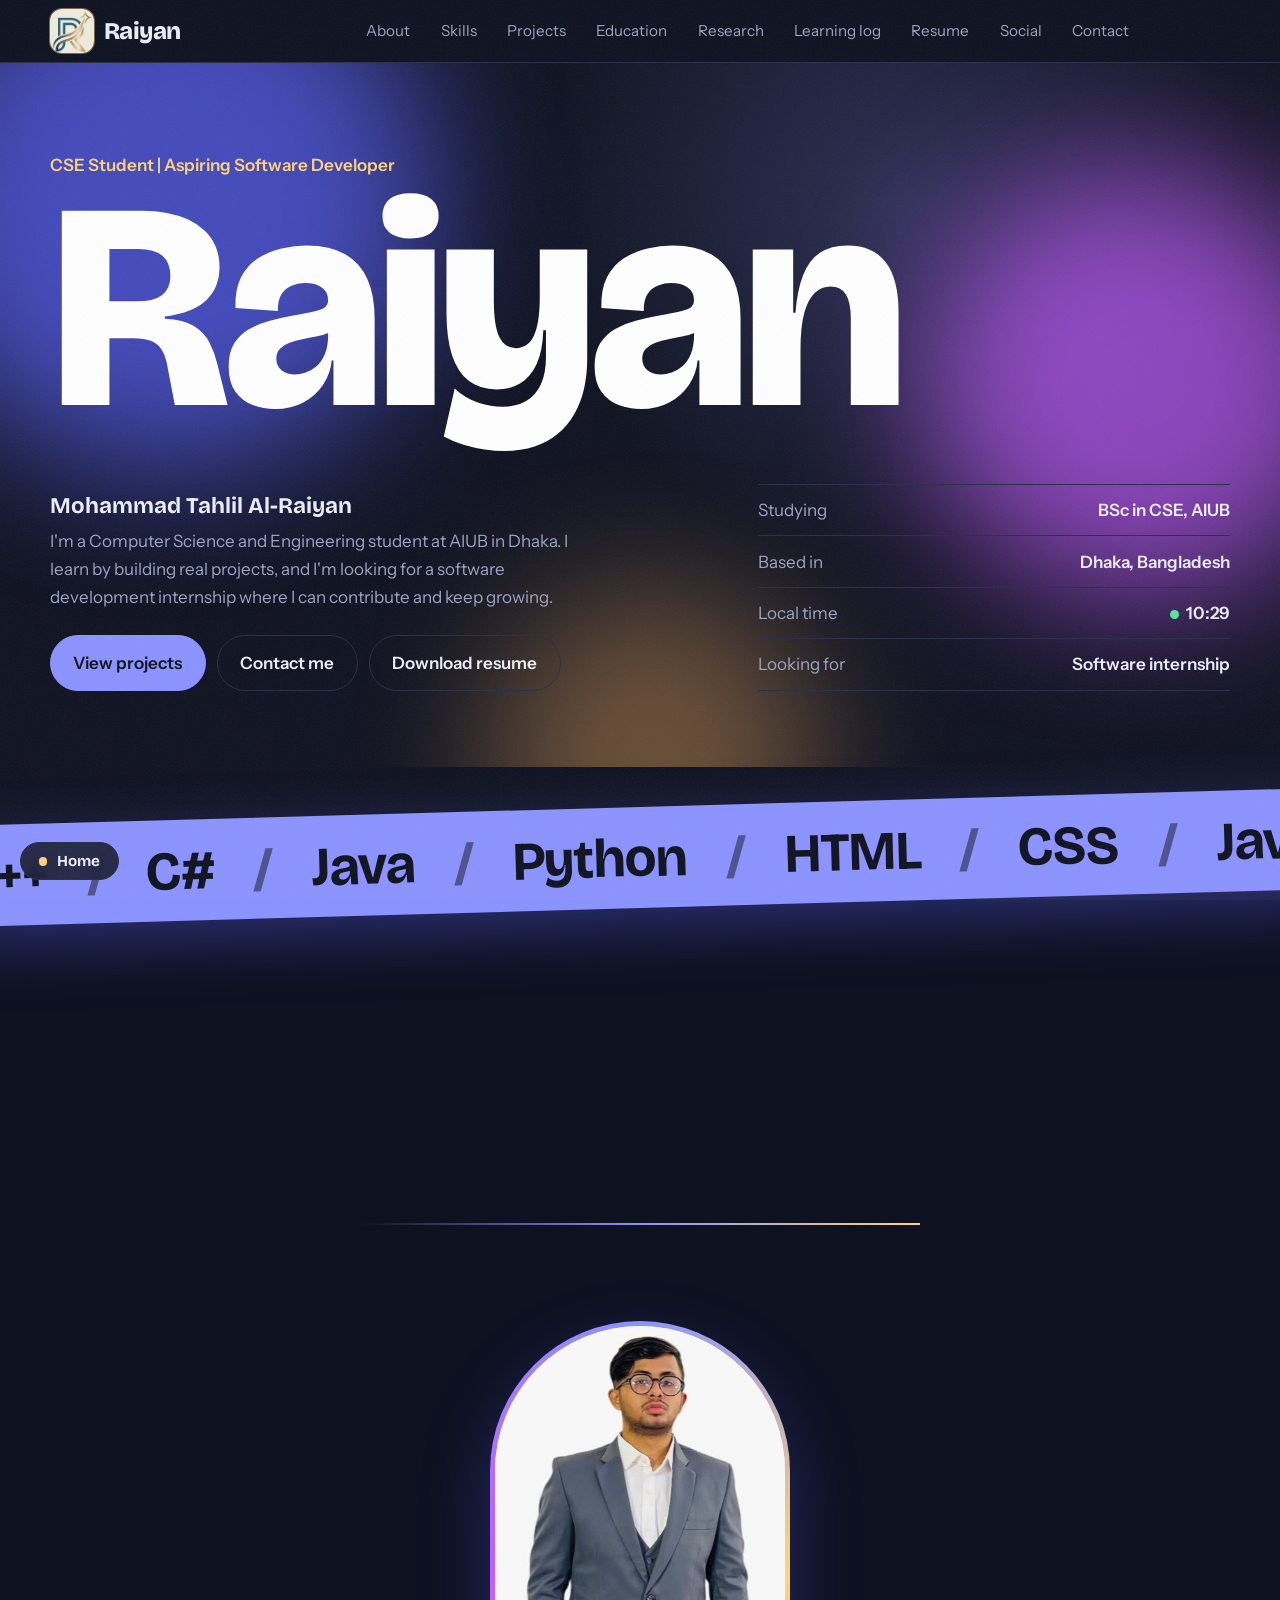
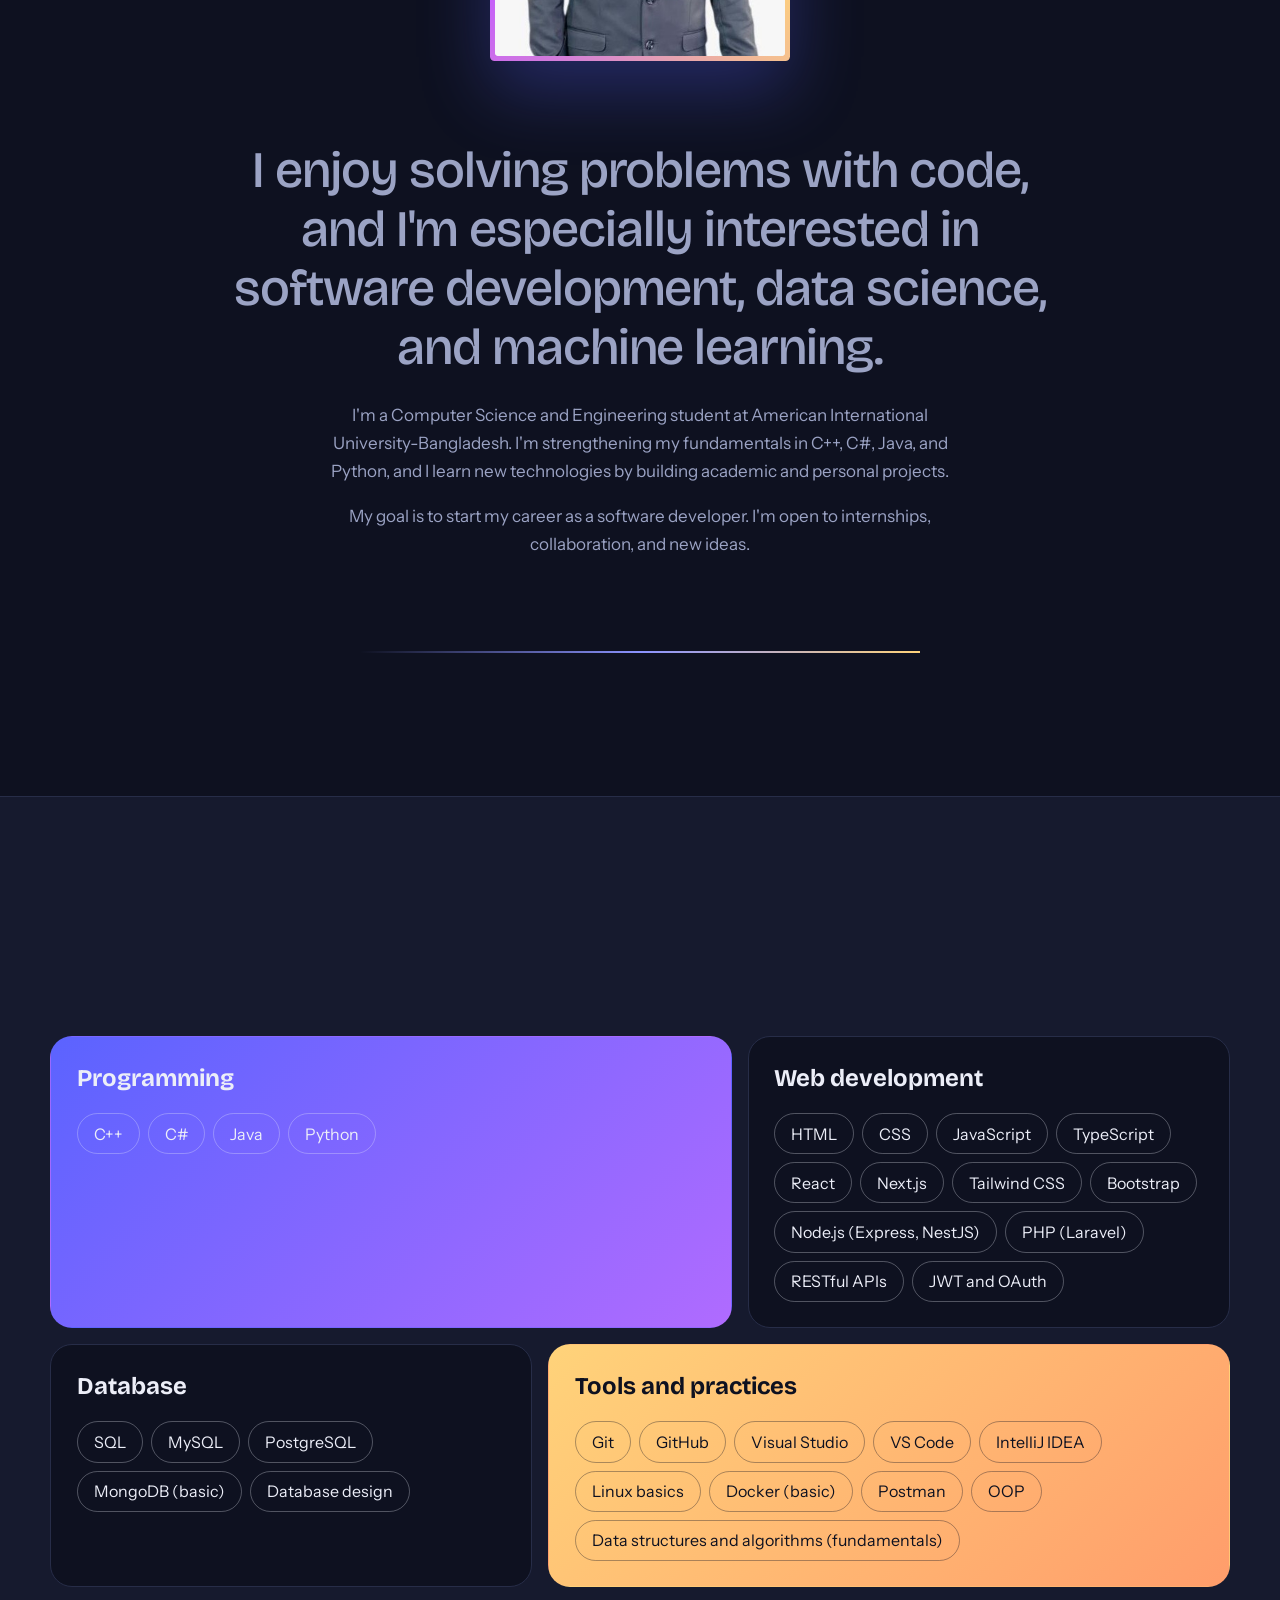
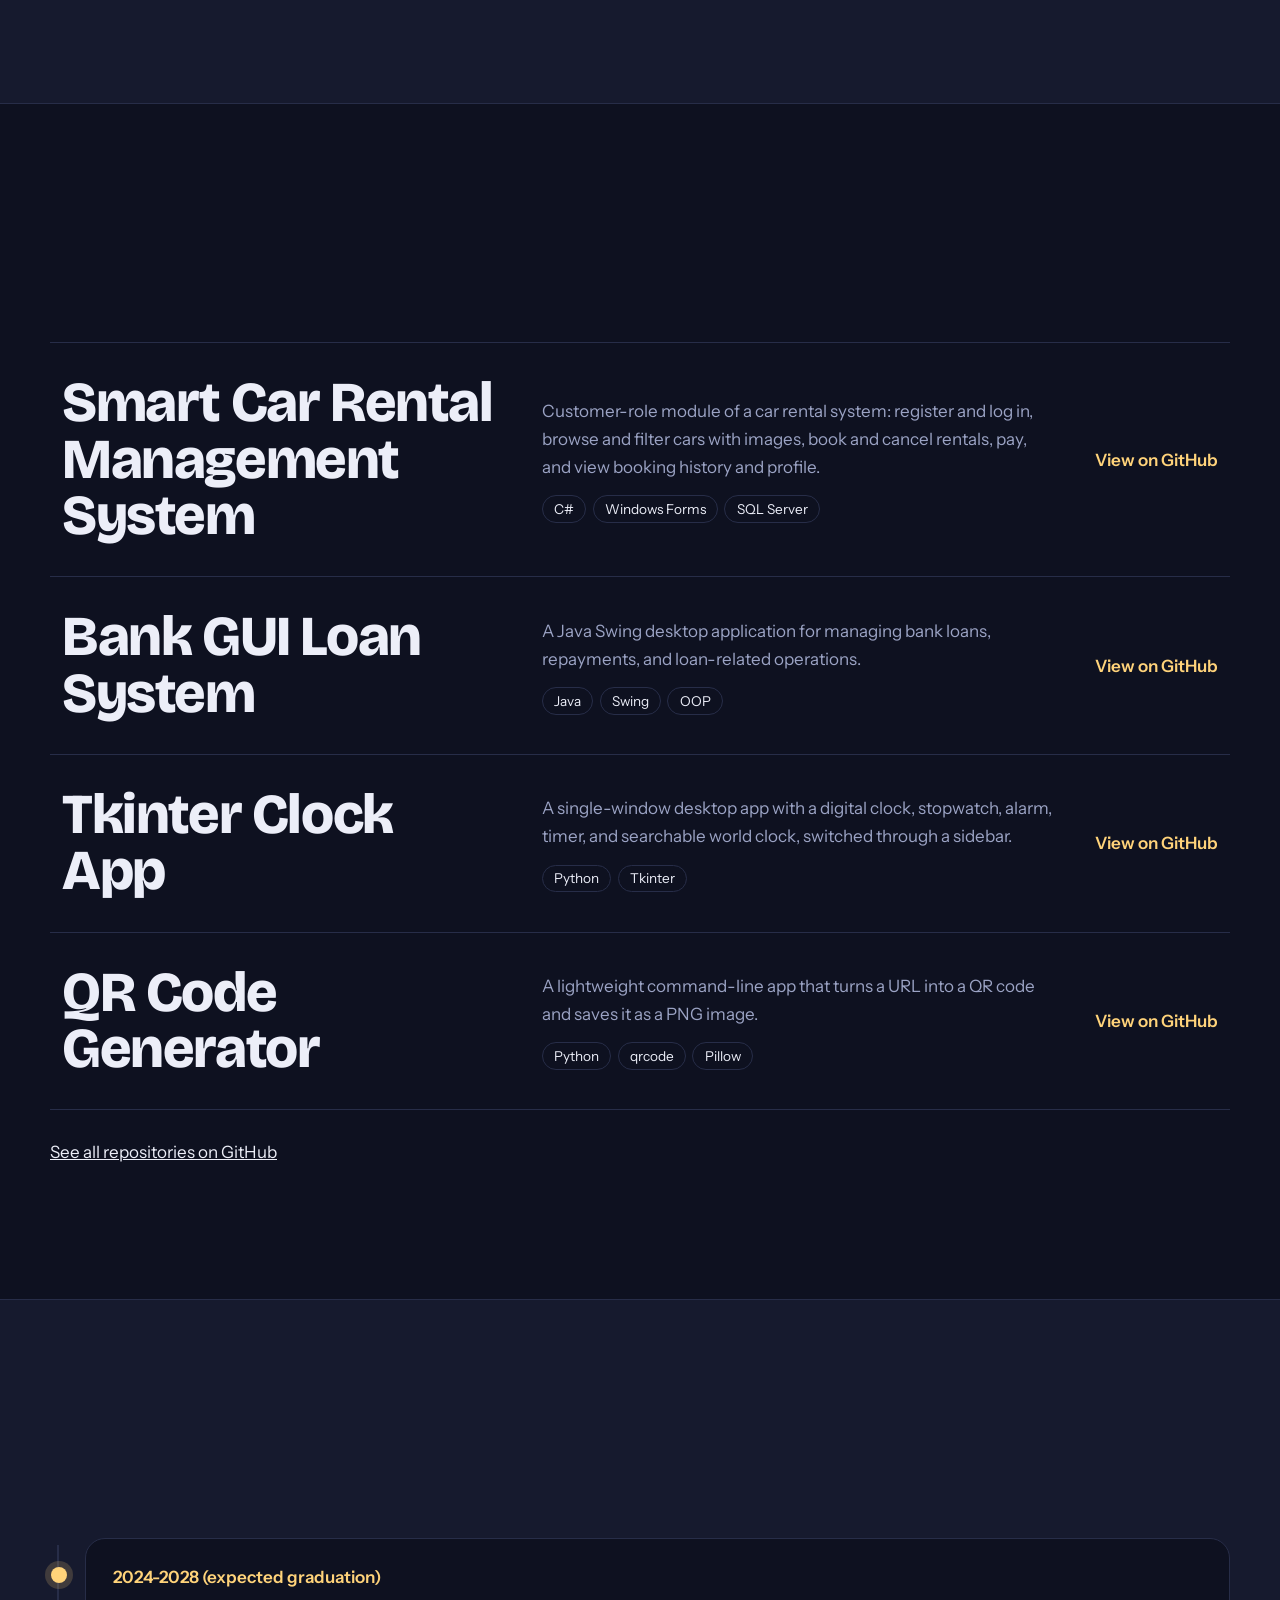
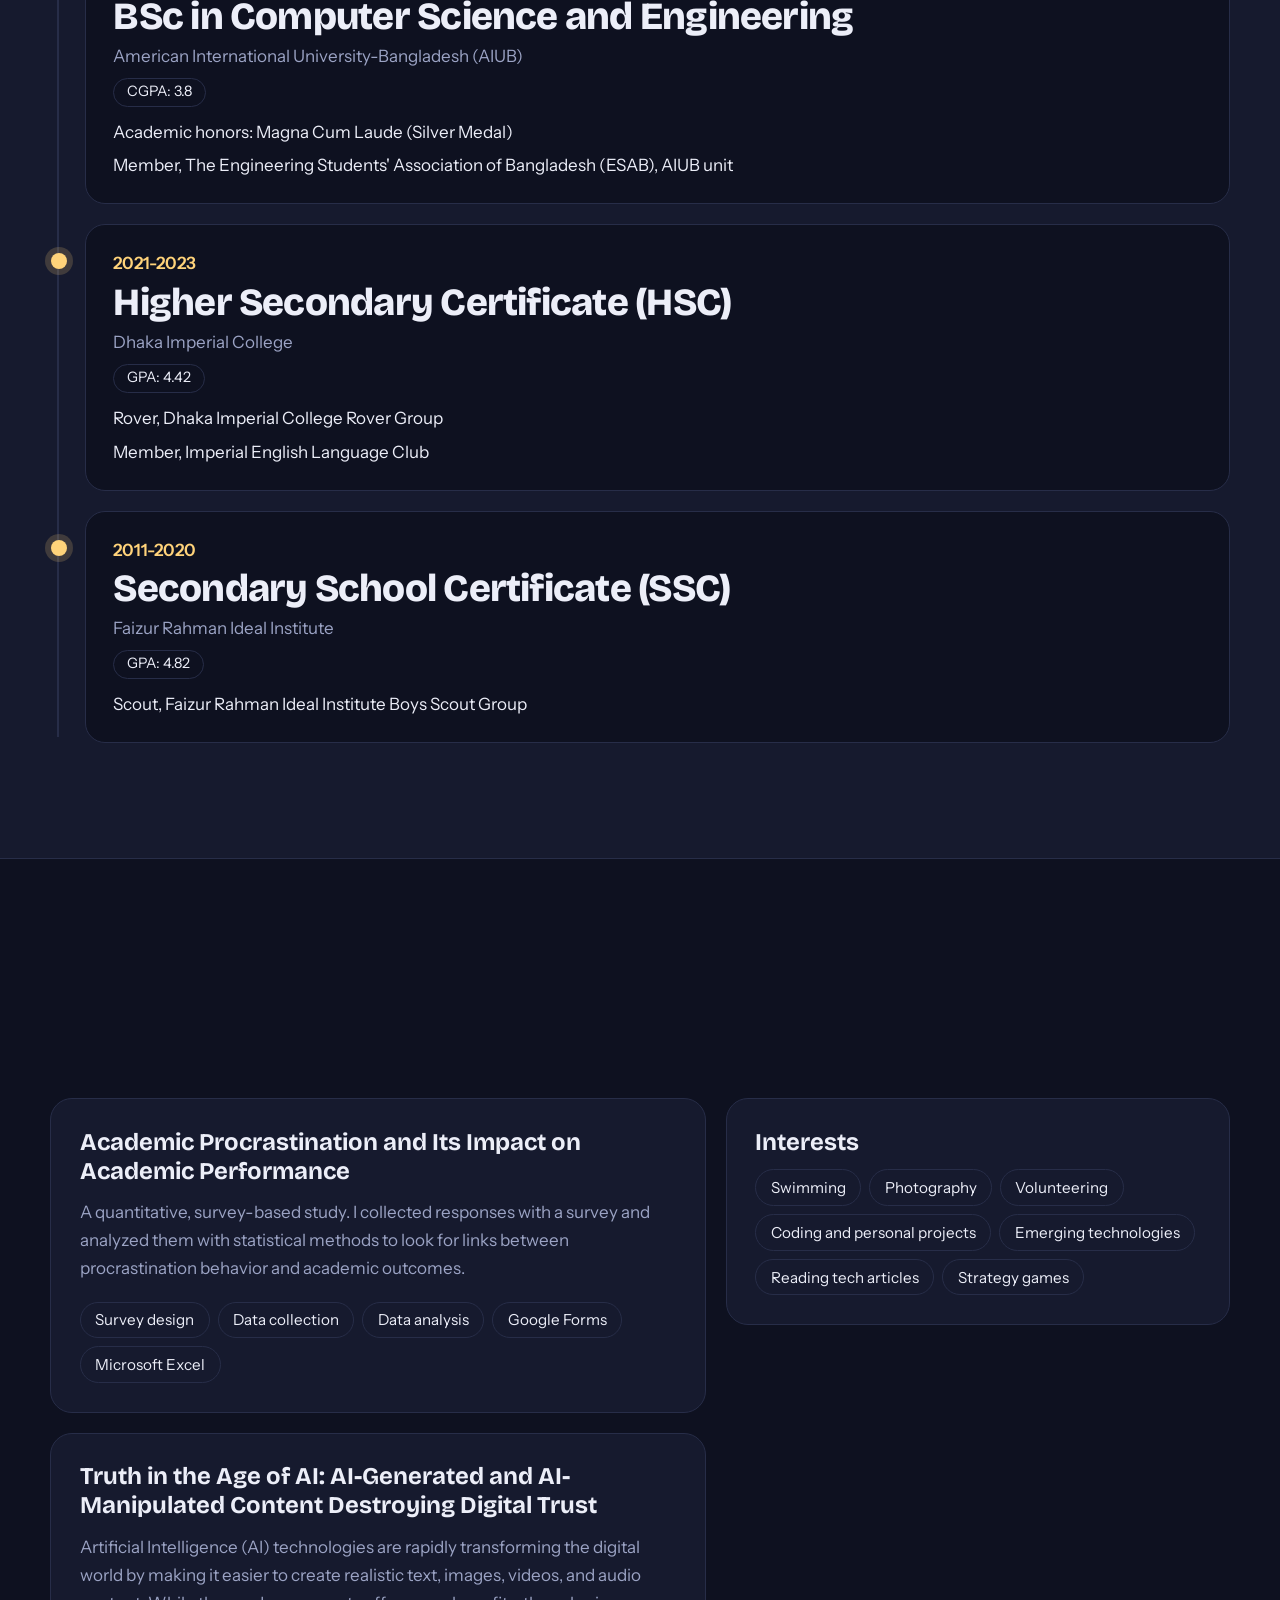
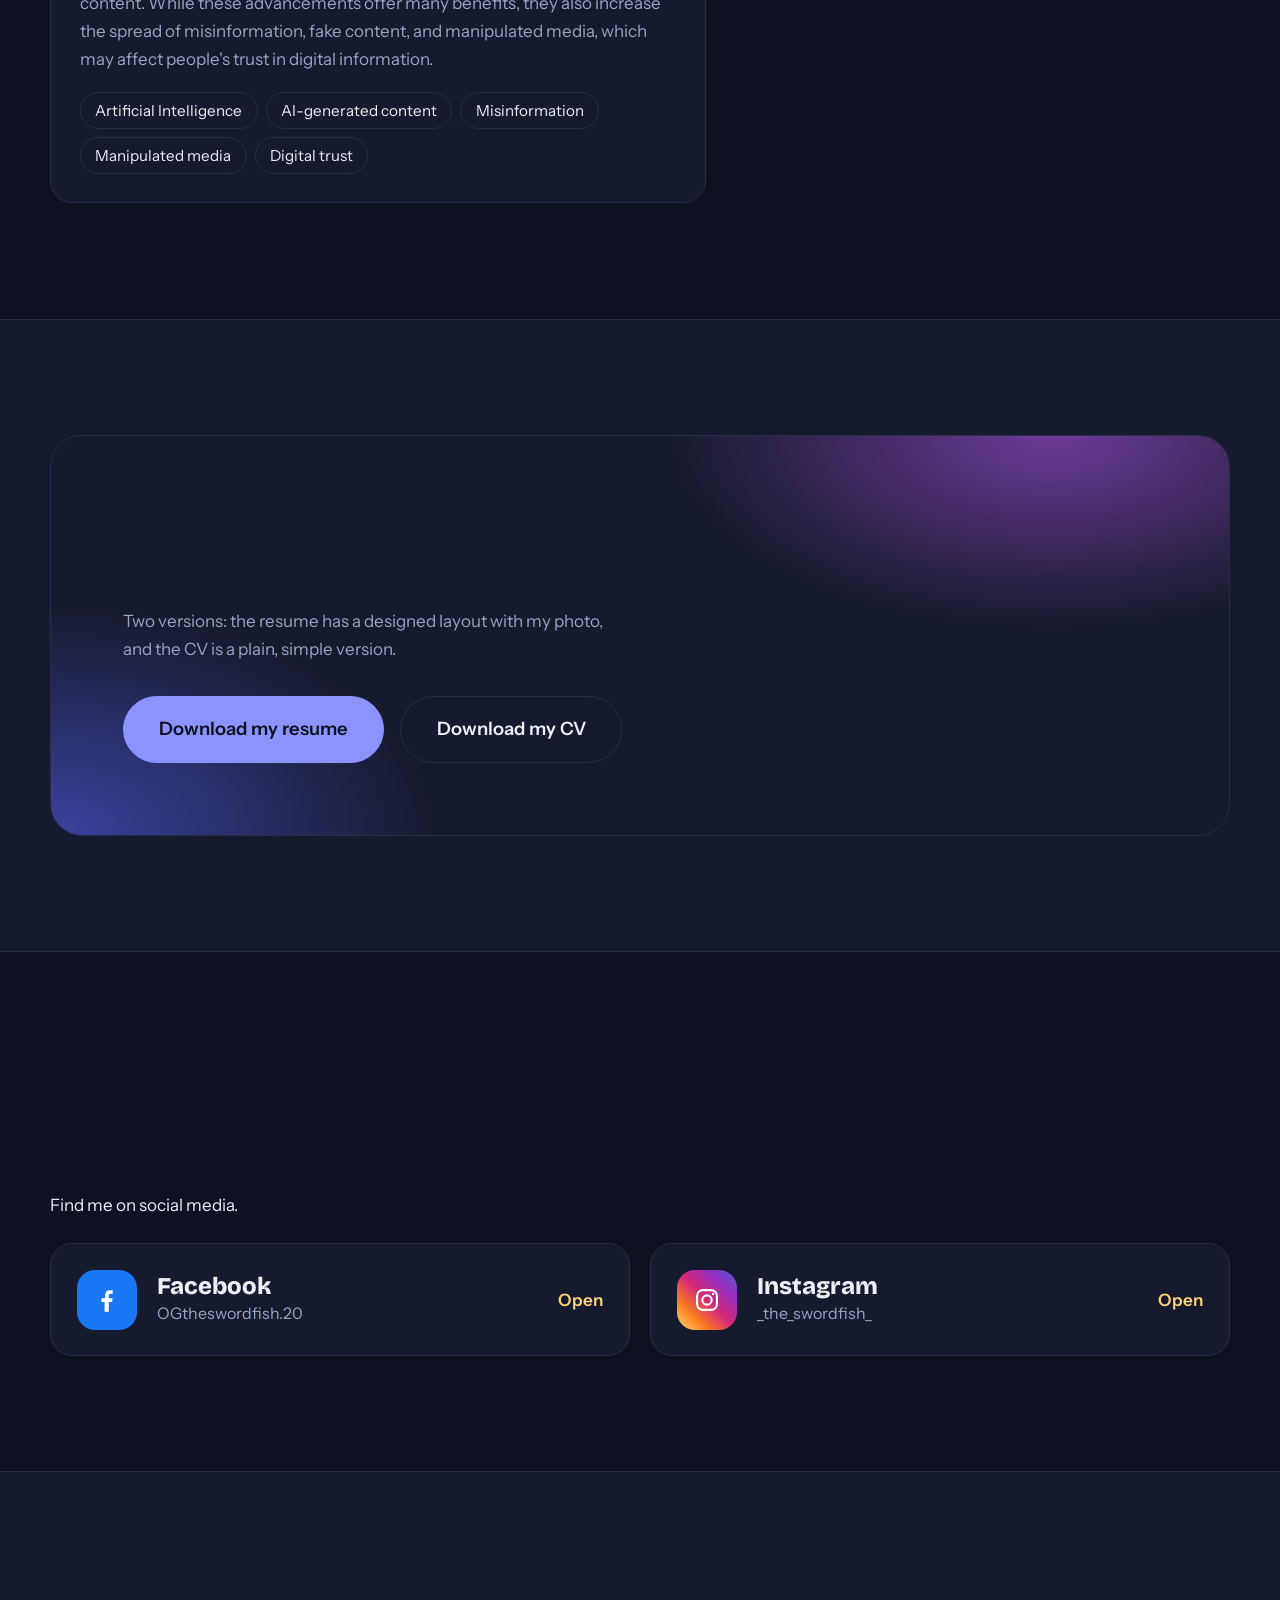
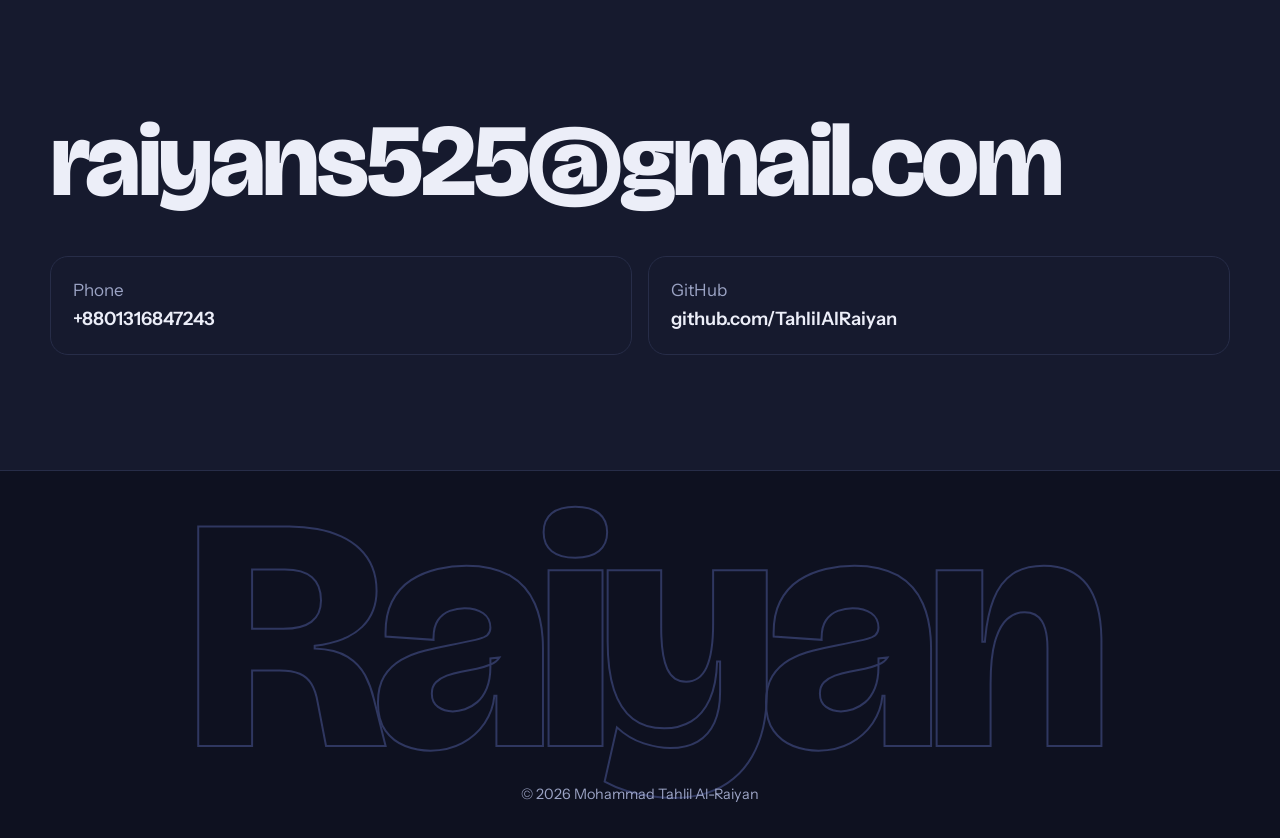
==== index.html @ 553bf18a "All files added" ====
<!DOCTYPE html>
<html lang="en">
<head>
  <meta charset="UTF-8">
  <meta name="viewport" content="width=device-width, initial-scale=1">
  <title>Mohammad Tahlil Al-Raiyan | CSE Student and Aspiring Software Developer</title>
  <meta name="description" content="Portfolio of Mohammad Tahlil Al-Raiyan (Raiyan), a Computer Science and Engineering student at AIUB seeking software development internships.">
  <meta name="theme-color" content="#0e1120">
  <link rel="icon" href="logo.png">
  <link rel="preconnect" href="https://fonts.googleapis.com">
  <link rel="preconnect" href="https://fonts.gstatic.com" crossorigin>
  <link href="https://fonts.googleapis.com/css2?family=Bricolage+Grotesque:opsz,wght@12..96,500;12..96,700;12..96,800&family=Instrument+Sans:wght@400;500;600&display=swap" rel="stylesheet">
  <!-- IMPORTANT: keep index.html, style.css, script.js and Raiyan_Resume.pdf in the SAME folder. -->
  <link rel="stylesheet" href="style.css">
  <script src="script.js" defer></script>
</head>
<body>
  <div class="grain" aria-hidden="true"></div>
  <div class="where" aria-hidden="true"><span class="wdot"></span><span id="where">Home</span></div>
  <div class="cursor" aria-hidden="true"></div>
  <a class="skip" href="#main">Skip to content</a>
  <div class="progress" aria-hidden="true"></div>

  <header class="site-header">
    <nav class="nav" aria-label="Main">
      <a class="brand" href="#home" aria-label="Raiyan, back to top">
        <span class="logo-wrap"><img class="logo" src="logo.png" alt="" width="44" height="44"></span>
        <span class="bname" aria-hidden="true"><span style="--i:0">R</span><span style="--i:1">a</span><span style="--i:2">i</span><span style="--i:3">y</span><span style="--i:4">a</span><span style="--i:5">n</span></span>
      </a>
      <button class="nav-toggle" aria-expanded="false" aria-controls="menu">Menu</button>
      <ul id="menu" class="menu">
        <li><a href="#about">About</a></li><li><a href="#skills">Skills</a></li><li><a href="#projects">Projects</a></li>
        <li><a href="#education">Education</a></li><li><a href="#research">Research</a></li><li><a href="blog.html">Learning log</a></li><li><a href="#resume">Resume</a></li><li><a href="#social">Social</a></li><li><a href="#contact">Contact</a></li><li class="nav-pill" aria-hidden="true"></li>
      </ul>
    </nav>
  </header>

  <main id="main">
    <section id="home" class="hero">
      <div class="aurora" aria-hidden="true"><i></i><i></i><i></i></div>
      <div class="wrap">
        <p class="role">CSE Student | Aspiring Software Developer</p>
        <h1 aria-label="Raiyan"><span class="ch" style="--i:0" aria-hidden="true">R</span><span class="ch" style="--i:1" aria-hidden="true">a</span><span class="ch" style="--i:2" aria-hidden="true">i</span><span class="ch" style="--i:3" aria-hidden="true">y</span><span class="ch" style="--i:4" aria-hidden="true">a</span><span class="ch" style="--i:5" aria-hidden="true">n</span></h1>
        <div class="hero-foot">
          <div>
            <p class="fullname">Mohammad Tahlil Al-Raiyan</p>
            <p class="lead">I'm a Computer Science and Engineering student at AIUB in Dhaka. I learn by building real projects, and I'm looking for a software development internship where I can contribute and keep growing.</p>
            <div class="actions">
              <a class="btn primary" href="#projects">View projects</a>
              <a class="btn" href="#contact">Contact me</a>
              <a class="btn" href="Raiyan_Resume.pdf" download data-preview="Resume">Download resume</a>
            </div>
          </div>
          <ul class="facts">
            <li>Studying <b>BSc in CSE, AIUB</b></li>
            <li>Based in <b>Dhaka, Bangladesh</b></li>
            <li>Local time <b><span class="live"></span><span id="clock">--:--</span></b></li>
            <li>Looking for <b>Software internship</b></li>
          </ul>
        </div>
      </div>
    </section>

    <div class="marquee" aria-hidden="true"><div class="track"><span>C++</span><span>C#</span><span>Java</span><span>Python</span><span>HTML</span><span>CSS</span><span>JavaScript</span><span>React</span><span>SQL</span><span>Git</span><span>GitHub</span><span>C++</span><span>C#</span><span>Java</span><span>Python</span><span>HTML</span><span>CSS</span><span>JavaScript</span><span>React</span><span>SQL</span><span>Git</span><span>GitHub</span></div></div>

    <section id="about" class="section">
      <div class="wrap about">
        <h2>About me</h2>
        <span class="draw" aria-hidden="true"></span>
        <figure class="portrait">
          <img src="profile.jpg" alt="Portrait of Mohammad Tahlil Al-Raiyan" width="700" height="749" loading="lazy">
        </figure>
        <div>
          <p class="statement">I enjoy solving problems with code, and I'm especially interested in software development, data science, and machine learning.</p>
          <p>I'm a Computer Science and Engineering student at American International University-Bangladesh. I'm strengthening my fundamentals in C++, C#, Java, and Python, and I learn new technologies by building academic and personal projects.</p>
          <p>My goal is to start my career as a software developer. I'm open to internships, collaboration, and new ideas.</p>
        </div>
        <span class="draw" aria-hidden="true"></span>
      </div>
    </section>

    <section id="skills" class="section alt">
      <div class="wrap">
        <h2>Skills</h2>
        <div class="skills">
          <div><h3>Programming</h3><ul><li>C++</li><li>C#</li><li>Java</li><li>Python</li></ul></div>
          <div><h3>Web development</h3><ul><li>HTML</li><li>CSS</li><li>JavaScript</li><li>TypeScript</li><li>React</li><li>Next.js</li><li>Tailwind CSS</li><li>Bootstrap</li><li>Node.js (Express, NestJS)</li><li>PHP (Laravel)</li><li>RESTful APIs</li><li>JWT and OAuth</li></ul></div>
          <div><h3>Database</h3><ul><li>SQL</li><li>MySQL</li><li>PostgreSQL</li><li>MongoDB (basic)</li><li>Database design</li></ul></div>
          <div><h3>Tools and practices</h3><ul><li>Git</li><li>GitHub</li><li>Visual Studio</li><li>VS Code</li><li>IntelliJ IDEA</li><li>Linux basics</li><li>Docker (basic)</li><li>Postman</li><li>OOP</li><li>Data structures and algorithms (fundamentals)</li></ul></div>
        </div>
      </div>
    </section>

    <!-- To add a project, copy one <article class="row"> block below. -->
    <section id="projects" class="section">
      <div class="wrap">
        <h2>Projects</h2>
        <div class="rows">
          <article class="row">
            <h3><a href="https://github.com/TahlilAlRaiyan/Smart-Car-Rental-Management-System-Customer-Role" target="_blank" rel="noopener">Smart Car Rental Management System<span class="sr"> (GitHub, opens in a new tab)</span></a></h3>
            <div><p>Customer-role module of a car rental system: register and log in, browse and filter cars with images, book and cancel rentals, pay, and view booking history and profile.</p><ul class="tags"><li>C#</li><li>Windows Forms</li><li>SQL Server</li></ul></div>
            <span class="go" aria-hidden="true">View on GitHub</span>
          </article>
          <article class="row">
            <h3><a href="https://github.com/TahlilAlRaiyan/Bank-GUI-Loan-System" target="_blank" rel="noopener">Bank GUI Loan System<span class="sr"> (GitHub, opens in a new tab)</span></a></h3>
            <div><p>A Java Swing desktop application for managing bank loans, repayments, and loan-related operations.</p><ul class="tags"><li>Java</li><li>Swing</li><li>OOP</li></ul></div>
            <span class="go" aria-hidden="true">View on GitHub</span>
          </article>
          <article class="row">
            <h3><a href="https://github.com/TahlilAlRaiyan/tkinter-clock-app-python" target="_blank" rel="noopener">Tkinter Clock App<span class="sr"> (GitHub, opens in a new tab)</span></a></h3>
            <div><p>A single-window desktop app with a digital clock, stopwatch, alarm, timer, and searchable world clock, switched through a sidebar.</p><ul class="tags"><li>Python</li><li>Tkinter</li></ul></div>
            <span class="go" aria-hidden="true">View on GitHub</span>
          </article>
          <article class="row">
            <h3><a href="https://github.com/TahlilAlRaiyan/qr-code-generator-python" target="_blank" rel="noopener">QR Code Generator<span class="sr"> (GitHub, opens in a new tab)</span></a></h3>
            <div><p>A lightweight command-line app that turns a URL into a QR code and saves it as a PNG image.</p><ul class="tags"><li>Python</li><li>qrcode</li><li>Pillow</li></ul></div>
            <span class="go" aria-hidden="true">View on GitHub</span>
          </article>
        </div>
        <p class="more"><a href="https://github.com/TahlilAlRaiyan?tab=repositories" target="_blank" rel="noopener">See all repositories on GitHub<span class="sr"> (opens in a new tab)</span></a></p>
      </div>
    </section>

    <section id="education" class="section alt">
      <div class="wrap">
        <h2>Education</h2>
        <ol class="timeline">
          <li class="tl">
            <span class="dot" aria-hidden="true"></span>
            <p class="when">2024-2028 (expected graduation)</p>
            <h3>BSc in Computer Science and Engineering</h3>
            <p>American International University-Bangladesh (AIUB)</p>
            <span class="gpa">CGPA: 3.8</span>
            <ul>
              <li>Academic honors: Magna Cum Laude (Silver Medal)</li>
              <li>Member, The Engineering Students' Association of Bangladesh (ESAB), AIUB unit</li>
            </ul>
          </li>
          <li class="tl">
            <span class="dot" aria-hidden="true"></span>
            <p class="when">2021-2023</p>
            <h3>Higher Secondary Certificate (HSC)</h3>
            <p>Dhaka Imperial College</p>
            <span class="gpa">GPA: 4.42</span>
            <ul>
              <li>Rover, Dhaka Imperial College Rover Group</li>
              <li>Member, Imperial English Language Club</li>
            </ul>
          </li>
          <li class="tl">
            <span class="dot" aria-hidden="true"></span>
            <p class="when">2011-2020</p>
            <h3>Secondary School Certificate (SSC)</h3>
            <p>Faizur Rahman Ideal Institute</p>
            <span class="gpa">GPA: 4.82</span>
            <ul>
              <li>Scout, Faizur Rahman Ideal Institute Boys Scout Group</li>
            </ul>
          </li>
          <!-- To add more, copy a block above (newest first). Only add what you can prove. -->
        </ol>
      </div>
    </section>

    <section id="research" class="section">
      <div class="wrap">
        <h2>Research and interests</h2>
        <div class="duo">
          <div class="stack">
          <article class="card2">
            <h3>Academic Procrastination and Its Impact on Academic Performance</h3>
            <p>A quantitative, survey-based study. I collected responses with a survey and analyzed them with statistical methods to look for links between procrastination behavior and academic outcomes.</p>
            <ul class="chips"><li>Survey design</li><li>Data collection</li><li>Data analysis</li><li>Google Forms</li><li>Microsoft Excel</li></ul>
          </article>
          <article class="card2">
            <h3>Truth in the Age of AI: AI-Generated and AI-Manipulated Content Destroying Digital Trust</h3>
            <p>Artificial Intelligence (AI) technologies are rapidly transforming the digital world by making it easier to create realistic text, images, videos, and audio content. While these advancements offer many benefits, they also increase the spread of misinformation, fake content, and manipulated media, which may affect people's trust in digital information.</p>
            <ul class="chips"><li>Artificial Intelligence</li><li>AI-generated content</li><li>Misinformation</li><li>Manipulated media</li><li>Digital trust</li></ul>
          </article>
          </div>
          <article class="card2">
            <h3>Interests</h3>
            <ul class="chips"><li>Swimming</li><li>Photography</li><li>Volunteering</li><li>Coding and personal projects</li><li>Emerging technologies</li><li>Reading tech articles</li><li>Strategy games</li></ul>
          </article>
        </div>
      </div>
    </section>

    <section id="resume" class="section alt">
      <div class="wrap">
        <div class="resume-card">
          <h2>Resume and CV</h2>
          <p>Two versions: the resume has a designed layout with my photo, and the CV is a plain, simple version.</p>
          <div class="actions">
            <a class="btn primary big" href="Raiyan_Resume.pdf" download data-preview="Resume">Download my resume</a>
            <a class="btn big" href="Raiyan_CV.pdf" download data-preview="CV">Download my CV</a>
          </div>
        </div>
      </div>
    </section>

    <section id="social" class="section">
      <div class="wrap">
        <h2>Social</h2>
        <p class="sub">Find me on social media.</p>
        <div class="social-grid">
          <a class="soc fb" href="https://www.facebook.com/OGtheswordfish.20/" target="_blank" rel="noopener">
            <span class="ico" aria-hidden="true"><svg viewBox="0 0 24 24" fill="currentColor"><path d="M13.5 22v-8.2h2.8l.5-3.3h-3.3V8.4c0-.9.4-1.7 1.8-1.7h1.6V3.8c-.3 0-1.3-.2-2.4-.2-2.5 0-4.1 1.5-4.1 4.2v2.7H7.2v3.3h2.7V22h3.6z"/></svg></span>
            <span><b>Facebook</b><small>OGtheswordfish.20</small></span>
            <span class="go2" aria-hidden="true">Open</span><span class="sr">(opens in a new tab)</span>
          </a>
          <a class="soc ig" href="https://www.instagram.com/_the_swordfish_" target="_blank" rel="noopener">
            <span class="ico" aria-hidden="true"><svg viewBox="0 0 24 24" fill="none" stroke="currentColor" stroke-width="1.8"><rect x="3.5" y="3.5" width="17" height="17" rx="5"/><circle cx="12" cy="12" r="4"/><circle cx="17.2" cy="6.8" r="1" fill="currentColor" stroke="none"/></svg></span>
            <span><b>Instagram</b><small>_the_swordfish_</small></span>
            <span class="go2" aria-hidden="true">Open</span><span class="sr">(opens in a new tab)</span>
          </a>
        </div>
      </div>
    </section>

    <section id="contact" class="section alt">
      <div class="wrap">
        <h2>Contact</h2>
        <a class="cta-link" href="mailto:raiyans525@gmail.com">raiyans525@gmail.com</a>
        <ul class="contact">
          <li>Phone<a href="tel:+8801316847243">+8801316847243</a></li>
          <li>GitHub<a href="https://github.com/TahlilAlRaiyan" target="_blank" rel="noopener">github.com/TahlilAlRaiyan<span class="sr"> (opens in a new tab)</span></a></li>
          <!-- LinkedIn: add an <li> like the ones above when you create a profile. -->
        </ul>
      </div>
    </section>
  </main>

  <!-- Preview and permission dialog for resume / CV downloads -->
  <dialog id="dl-dialog" class="dl" aria-labelledby="dl-title">
    <div class="dl-box">
      <div class="dl-head">
        <h2 id="dl-title">Preview</h2>
        <button type="button" class="dl-x" data-dl-cancel aria-label="Close preview">&times;</button>
      </div>
      <div class="dl-view">
        <object id="dl-object" type="application/pdf" data="">
          <p class="dl-fallback">Your browser can't show the PDF here. <a id="dl-open" href="#" target="_blank" rel="noopener">Open it in a new tab<span class="sr"> (opens in a new tab)</span></a> to read it.</p>
        </object>
      </div>
      <div class="dl-foot">
        <p id="dl-ask">Do you want to download this file?</p>
        <div class="actions">
          <button type="button" class="btn" data-dl-cancel>Cancel</button>
          <button type="button" class="btn primary" id="dl-accept">Yes, download</button>
        </div>
      </div>
    </div>
  </dialog>

  <footer class="footer"><p class="wordmark" aria-hidden="true">Raiyan</p><p>&copy; <span id="year">2026</span> Mohammad Tahlil Al-Raiyan</p></footer>
</body>
</html>
---- style.css ----
/* Colors: edit these and the whole site updates. */
:root{--bg:#0e1120;--surface:#161a2e;--line:#272d48;--text:#eceef8;--muted:#9ba3c4;--accent:#8b93ff;--hot:#ffd37a;--ink:#0e1120;
--display:"Bricolage Grotesque","Arial Narrow",Impact,system-ui,sans-serif;--body:"Instrument Sans",system-ui,-apple-system,"Segoe UI",Roboto,Arial,sans-serif}
*,*::before,*::after{box-sizing:border-box}
html{scroll-behavior:smooth;scroll-padding-top:70px}
body{margin:0;background:var(--bg);color:var(--text);font:1.0625rem/1.65 var(--body);overflow-x:hidden}
a{color:inherit}
:focus-visible{outline:3px solid var(--hot);outline-offset:3px}
.wrap{width:min(1180px,100% - 2.5rem);margin-inline:auto}
.skip{position:absolute;left:-999px;top:0;background:var(--hot);color:var(--ink);padding:.5rem 1rem;z-index:100}.skip:focus{left:0}
.sr{position:absolute;width:1px;height:1px;overflow:hidden;clip:rect(0 0 0 0);white-space:nowrap}
.progress{position:fixed;inset:0 0 auto 0;height:3px;background:var(--accent);transform:scaleX(0);transform-origin:0 50%;z-index:60}

/* Header */
.site-header{position:sticky;top:0;z-index:50;background:rgba(14,17,32,.85);backdrop-filter:blur(10px);border-bottom:1px solid var(--line)}
.nav{width:min(1180px,100% - 2.5rem);margin-inline:auto;display:flex;align-items:center;justify-content:space-between;min-height:62px}
.brand{font:800 1.5rem var(--display);text-decoration:none;letter-spacing:-.02em}
.menu{display:flex;gap:.2rem;list-style:none;margin:0;padding:0}
.menu a{display:block;padding:.5rem .85rem;color:var(--muted);text-decoration:none;border-radius:99px;font-size:.95rem;transition:color .2s,background .2s}
.menu a:hover,.menu a.active{color:var(--text);background:var(--surface)}
.nav-toggle{display:none;background:var(--surface);color:var(--text);border:1px solid var(--line);border-radius:99px;padding:.45rem 1rem;font:inherit;cursor:pointer}

/* Hero: the one big moment */
.hero{position:relative;padding:clamp(2.5rem,7vw,5.5rem) 0 clamp(3rem,6vw,5rem);overflow:hidden;
background:radial-gradient(34rem 34rem at var(--mx,70%) var(--my,20%),rgba(139,147,255,.22),transparent 65%)}
.role{margin:0 0 .5rem;color:var(--hot);font-weight:600}
h1{margin:0;font:800 clamp(5rem,23vw,20rem)/.82 var(--display);letter-spacing:-.045em;padding-bottom:.08em;overflow:hidden}
.ch{display:inline-block;animation:up 1s cubic-bezier(.2,.9,.2,1) both;animation-delay:calc(var(--i)*80ms)}
@keyframes up{from{transform:translateY(105%)}}
.hero-foot{display:grid;grid-template-columns:1.4fr 1fr;gap:2rem 3rem;margin-top:2rem;align-items:end}
.fullname{font:700 1.4rem var(--display);margin:0 0 .5rem}
.lead{color:var(--muted);max-width:50ch;margin:0 0 1.5rem}
.facts{list-style:none;margin:0;padding:0;border-top:1px solid var(--line)}
.facts li{display:flex;justify-content:space-between;gap:1rem;padding:.7rem 0;border-bottom:1px solid var(--line);color:var(--muted)}
.facts b{color:var(--text);font-weight:600;text-align:right}
.live{display:inline-block;width:.55rem;height:.55rem;border-radius:50%;background:#5be3a1;margin-right:.45rem}

.actions{display:flex;flex-wrap:wrap;gap:.7rem}
.btn{display:inline-block;padding:.8rem 1.4rem;border:1px solid var(--line);border-radius:99px;text-decoration:none;font-weight:600;transition:transform .2s,background .2s,color .2s,border-color .2s}
.btn:hover{border-color:var(--text);transform:translateY(-2px)}
.btn.primary{background:var(--accent);color:var(--ink);border-color:var(--accent)}.btn.primary:hover{background:var(--text);border-color:var(--text)}

/* Marquee */
.marquee{border-block:1px solid var(--line);overflow:hidden;padding:1rem 0;background:var(--surface)}
.track{display:flex;width:max-content;animation:slide 32s linear infinite}
.marquee:hover .track{animation-play-state:paused}
.track span{font:700 clamp(1.4rem,3vw,2.2rem) var(--display);padding-right:2.5rem;white-space:nowrap}
.track span::after{content:"/";color:var(--accent);padding-left:2.5rem}
@keyframes slide{to{transform:translateX(-50%)}}

/* Sections */
.section{padding:clamp(4rem,9vw,7.5rem) 0}
.alt{background:var(--surface);border-block:1px solid var(--line)}
h2{font:800 clamp(2.6rem,7vw,5.5rem)/.95 var(--display);letter-spacing:-.035em;margin:0 0 2.5rem}
h3{font:700 1.2rem/1.3 var(--display);margin:0 0 .8rem}
.about{display:grid;grid-template-columns:1.5fr 1fr;gap:3rem;align-items:start}
.statement{font:500 clamp(1.4rem,2.6vw,2rem)/1.35 var(--display);margin:0 0 1.5rem}
.about p{color:var(--muted);max-width:60ch}

.skills{display:grid;grid-template-columns:repeat(auto-fit,minmax(230px,1fr));gap:2rem}
.skills ul{list-style:none;margin:0;padding:0;border-top:1px solid var(--line)}
.skills li{padding:.65rem 0;border-bottom:1px solid var(--line);font-size:1.15rem;transition:padding .25s,color .25s}
.skills li:hover{padding-left:.6rem;color:var(--hot)}

/* Projects as editorial rows */
.rows{border-top:1px solid var(--line)}
.row{position:relative;display:grid;grid-template-columns:1.2fr 1.4fr auto;gap:1rem 2.5rem;align-items:center;padding:2rem .75rem;border-bottom:1px solid var(--line);transition:background .3s,padding .3s}
.row:hover,.row:focus-within{background:var(--surface);padding-left:1.5rem}
.row h3{font:800 clamp(1.7rem,3.4vw,2.8rem)/1 var(--display);letter-spacing:-.025em;margin:0}
.row h3 a{text-decoration:none}
.row h3 a::after{content:"";position:absolute;inset:0}
.row:hover h3 a{color:var(--accent)}
.row p{margin:0;color:var(--muted)}
.row .tags{list-style:none;margin:.9rem 0 0;padding:0;display:flex;flex-wrap:wrap;gap:.4rem}
.tags li{border:1px solid var(--line);border-radius:99px;padding:.1rem .7rem;font-size:.85rem;color:var(--text)}
.go{font-weight:600;color:var(--hot);white-space:nowrap}
.more{margin-top:1.75rem}

.edu{display:grid;gap:.4rem}.edu .big{font:700 clamp(1.6rem,3.4vw,2.6rem)/1.1 var(--display);margin:0}
.edu p{margin:0;color:var(--muted)}.edu .when{color:var(--hot);font-weight:600}

.cta-link{display:block;font:800 clamp(2.2rem,8vw,6.5rem)/1 var(--display);letter-spacing:-.035em;text-decoration:none;word-break:break-word;transition:color .25s}
.cta-link:hover{color:var(--accent)}
.contact{list-style:none;margin:2rem 0 0;padding:0;display:grid;grid-template-columns:repeat(auto-fit,minmax(220px,1fr));gap:1rem}
.contact li{border-top:1px solid var(--line);padding-top:.8rem;color:var(--muted)}
.contact a{display:block;color:var(--text);font-weight:600;font-size:1.15rem;text-decoration:none}.contact a:hover{color:var(--hot)}
.footer{padding:2rem 0;text-align:center;color:var(--muted);font-size:.9rem}

@media(max-width:860px){
.hero-foot,.about{grid-template-columns:1fr}
.row{grid-template-columns:1fr}
.nav-toggle{display:block}
.menu{display:none;position:fixed;inset:62px 0 0 0;background:var(--bg);flex-direction:column;padding:1.5rem 1.25rem;gap:.4rem}
.menu.open{display:flex}.menu a{font:700 2rem var(--display);color:var(--text);padding:.6rem 0}
}
@media(prefers-reduced-motion:reduce){html{scroll-behavior:auto}*,*::before,*::after{animation:none!important;transition:none!important}}

/* ---- Modern upgrade: aurora, grain, cursor, bento, timeline ---- */
.grain{position:fixed;inset:0;z-index:70;pointer-events:none;opacity:.07;background-image:url("data:image/svg+xml,%3Csvg xmlns='http://www.w3.org/2000/svg' width='160' height='160'%3E%3Cfilter id='n'%3E%3CfeTurbulence type='fractalNoise' baseFrequency='.9' numOctaves='2'/%3E%3C/filter%3E%3Crect width='100%25' height='100%25' filter='url(%23n)'/%3E%3C/svg%3E")}
.aurora{position:absolute;inset:0;z-index:0;pointer-events:none;filter:blur(70px);opacity:.7}
.aurora i{position:absolute;border-radius:50%;animation:drift 18s ease-in-out infinite alternate}
.aurora i:nth-child(1){width:42vw;height:42vw;left:-8vw;top:-10vw;background:#5b63ff}
.aurora i:nth-child(2){width:34vw;height:34vw;right:-6vw;top:8vw;background:#c25bff;animation-delay:-6s}
.aurora i:nth-child(3){width:26vw;height:26vw;left:38vw;bottom:-12vw;background:#ffb25b;opacity:.55;animation-delay:-11s}
@keyframes drift{to{transform:translate(8vw,6vw) scale(1.2)}}
.hero .wrap{position:relative;z-index:1}
h1{color:#fff}
.ch{padding-right:.02em}

.cursor{position:fixed;left:0;top:0;width:34px;height:34px;margin:-17px 0 0 -17px;border:1.5px solid var(--hot);border-radius:50%;z-index:80;pointer-events:none;opacity:0;transition:width .25s,height .25s,margin .25s,background .25s,opacity .3s}
.cursor.on{opacity:.9}
.cursor.big{width:64px;height:64px;margin:-32px 0 0 -32px;background:rgba(255,211,122,.18)}

.reveal{clip-path:inset(0 0 100% 0);transform:translateY(.4em);transition:clip-path .9s cubic-bezier(.2,.8,.2,1),transform .9s cubic-bezier(.2,.8,.2,1)}
.reveal.in{clip-path:inset(-10% 0 -10% 0);transform:none}

/* Bento skills with cursor spotlight */
.skills{grid-template-columns:repeat(12,1fr);gap:1rem}
.skills>div{grid-column:span 6;position:relative;background:var(--bg);border:1px solid var(--line);border-radius:22px;padding:1.6rem;overflow:hidden}
.skills>div:nth-child(1),.skills>div:nth-child(4){grid-column:span 7}
.skills>div:nth-child(2),.skills>div:nth-child(3){grid-column:span 5}
.skills>div::before{content:"";position:absolute;inset:0;background:radial-gradient(22rem circle at var(--mx,50%) var(--my,0),rgba(139,147,255,.20),transparent 60%);opacity:0;transition:opacity .3s;pointer-events:none}
.skills>div:hover::before{opacity:1}
.skills>div:hover{border-color:#3a4270}

/* Timeline */
.timeline{list-style:none;margin:0;padding:0 0 0 2.2rem;position:relative}
.timeline::before,.timeline::after{content:"";position:absolute;left:.45rem;top:.4rem;bottom:.4rem;width:2px;background:var(--line)}
.timeline::after{background:linear-gradient(var(--accent),var(--hot));transform-origin:top;transform:scaleY(var(--p,0))}
.tl{position:relative;padding-bottom:2.5rem}
.tl:last-child{padding-bottom:0}
.dot{position:absolute;left:-2.2rem;top:.45rem;width:1rem;height:1rem;border-radius:50%;background:var(--hot);box-shadow:0 0 0 6px rgba(255,211,122,.18)}
.tl .when{color:var(--hot);font-weight:600;margin:0 0 .2rem}
.tl h3{font:800 clamp(1.5rem,3.2vw,2.4rem)/1.1 var(--display);letter-spacing:-.02em;margin:0 0 .3rem}
.tl p{margin:0;color:var(--muted)}.tl .when{color:var(--hot)}

.row .go{transition:transform .3s}.row:hover .go{transform:translateX(8px)}
@media(max-width:860px){.skills>div,.skills>div:nth-child(n){grid-column:span 12}.cursor{display:none}}
@media(prefers-reduced-motion:reduce){.reveal{clip-path:none;transform:none}}

.tl ul{list-style:none;margin:.7rem 0 0;padding:0;display:grid;gap:.35rem}
.tl li li{position:relative;padding-left:1.1rem;color:var(--muted)}
.tl li li::before{content:"";position:absolute;left:0;top:.7em;width:.4rem;height:.4rem;border-radius:50%;background:var(--accent)}
.tl .gpa{display:inline-block;margin:.5rem 0 0;border:1px solid var(--line);border-radius:99px;padding:.1rem .8rem;font-size:.9rem;color:var(--text)}

/* ---- Section redesign ---- */
/* Tilted marquee band */
.marquee{background:var(--accent);color:var(--ink);border:0;transform:rotate(-1.6deg);margin:2.5rem -3vw;padding:1.1rem 0;box-shadow:0 20px 60px rgba(91,99,255,.35)}
.track span{font-size:clamp(1.8rem,4.4vw,3.4rem);letter-spacing:-.02em}
.track span::after{color:var(--ink);opacity:.5}

/* About: big statement that lights up on scroll, sticky title */
.about h2{position:sticky;top:96px;align-self:start}
.statement{font-size:clamp(1.8rem,4vw,3.2rem);line-height:1.15;letter-spacing:-.02em}
.statement.words .w{opacity:.22;transition:opacity .25s}
.statement.words .w.lit{opacity:1}

/* Skills: gradient bento cards with pill chips */
.skills>div{transition:transform .35s,border-color .3s}
.skills>div:hover{transform:translateY(-6px)}
.skills>div:nth-child(1){background:linear-gradient(135deg,#5b63ff,#b06bff);border-color:transparent}
.skills>div:nth-child(4){background:linear-gradient(135deg,#ffd37a,#ff9d6b);border-color:transparent;color:var(--ink)}
.skills>div:nth-child(4) li{border-color:rgba(14,17,32,.35);color:var(--ink)}
.skills>div h3{font-size:1.5rem;margin-bottom:1.2rem}
.skills>div ul{display:flex;flex-wrap:wrap;gap:.5rem;border:0}
.skills>div li,.skills>div li:hover{border:1px solid rgba(236,238,248,.3);border-radius:99px;padding:.4rem 1rem;font-size:1rem;color:inherit}
.skills>div li:hover{background:rgba(255,255,255,.14)}

/* Projects: sweep fill, bigger titles, cursor label */
.row{overflow:hidden}
.row::before{content:"";position:absolute;inset:0;background:linear-gradient(90deg,rgba(139,147,255,.22),transparent 70%);transform:scaleX(0);transform-origin:left;transition:transform .55s cubic-bezier(.2,.8,.2,1);pointer-events:none}
.row:hover::before,.row:focus-within::before{transform:scaleX(1)}
.row h3{font-size:clamp(2rem,4.4vw,3.6rem);transition:transform .4s}
.row:hover h3{transform:translateX(10px)}
.cursor.label{width:96px;height:96px;margin:-48px 0 0 -48px;display:grid;place-items:center;background:var(--hot);border-color:var(--hot);color:var(--ink);font:700 .8rem var(--body);text-align:center;opacity:1}

/* Education: cards on a glowing line */
.tl{background:var(--bg);border:1px solid var(--line);border-radius:20px;padding:1.5rem 1.7rem;margin-bottom:1.25rem}
.tl:last-child{padding-bottom:1.5rem;margin-bottom:0}
.dot{top:1.75rem}
.tl:hover{border-color:#3a4270}

/* Resume: gradient card */
.resume-card{border-radius:32px;padding:clamp(2rem,6vw,4.5rem);background:radial-gradient(40rem 20rem at 85% 0,rgba(194,91,255,.5),transparent 60%),radial-gradient(40rem 24rem at 0 100%,rgba(91,99,255,.55),transparent 60%),var(--surface);border:1px solid var(--line)}
.resume-card h2{margin-bottom:1rem}.resume-card p{color:var(--muted);margin:0 0 2rem;max-width:44ch}
.btn.big{font-size:1.15rem;padding:1.1rem 2.2rem}

/* Contact + footer */
.cta-link{background:linear-gradient(currentColor,currentColor) 0 100%/0 3px no-repeat;transition:background-size .5s,color .25s;padding-bottom:.1em}
.cta-link:hover{background-size:100% 3px}
.contact li{border:1px solid var(--line);border-radius:18px;padding:1.2rem 1.4rem;transition:border-color .3s,transform .3s}
.contact li:hover{border-color:var(--accent);transform:translateY(-4px)}
.footer{overflow:hidden;padding-bottom:1rem}
.wordmark{margin:0;font:800 clamp(5rem,26vw,22rem)/.8 var(--display);letter-spacing:-.05em;color:transparent;-webkit-text-stroke:2px #2f3760;user-select:none}
@media(max-width:860px){.about h2{position:static}.marquee{margin-inline:-6vw}}
@media(prefers-reduced-motion:reduce){.statement.words .w{opacity:1}}

/* Section pill, research, resume buttons */
.where{position:fixed;left:1.25rem;bottom:1.25rem;z-index:55;display:flex;align-items:center;gap:.6rem;padding:.55rem 1.1rem;border-radius:99px;background:rgba(22,26,46,.88);backdrop-filter:blur(10px);border:1px solid var(--line);font:700 .95rem var(--display);pointer-events:none}
.wdot{width:.55rem;height:.55rem;border-radius:50%;background:var(--hot)}
#where{display:inline-block;transition:opacity .15s,transform .15s}
#where.swap{opacity:0;transform:translateY(6px)}
.duo{display:grid;grid-template-columns:1.3fr 1fr;gap:1.25rem}
.card2{background:var(--surface);border:1px solid var(--line);border-radius:22px;padding:1.8rem}
.card2 h3{font-size:1.5rem;line-height:1.2}.card2 p{color:var(--muted);margin:0}
.chips{list-style:none;margin:1.2rem 0 0;padding:0;display:flex;flex-wrap:wrap;gap:.5rem}
.card2 h3+.chips{margin-top:0}
.chips li{border:1px solid var(--line);border-radius:99px;padding:.3rem .9rem;font-size:.95rem}
.resume-card .actions{gap:1rem}
@media(max-width:860px){.duo{grid-template-columns:1fr}.where{left:.75rem;bottom:.75rem;font-size:.85rem}}

.stack{display:grid;gap:1.25rem;align-content:start}

/* About: centered, with animated lines */
.about{display:flex;flex-direction:column;align-items:center;text-align:center;max-width:980px}
.about h2{position:static;margin-bottom:0}
.about>div{max-width:840px}
.about p{margin-inline:auto}
.draw{display:block;width:min(560px,80%);height:2px;margin:1.75rem auto;background:linear-gradient(90deg,transparent,var(--accent),var(--hot),var(--accent),transparent);background-size:200% 100%;transform:scaleX(0);transition:transform 1.3s cubic-bezier(.2,.8,.2,1)}
.draw.in{transform:scaleX(1);animation:glide 5s linear infinite}
@keyframes glide{to{background-position:200% 0}}

/* ---- Logo, name, portrait, reactions ---- */
.brand{display:flex;align-items:center;gap:.6rem;position:relative}
.logo{width:38px;height:38px;transition:transform .5s cubic-bezier(.3,1.6,.5,1)}
.logo .ring{fill:none;stroke:var(--hot);stroke-width:1.4;stroke-dasharray:5 7;transform-box:fill-box;transform-origin:center;animation:spin 10s linear infinite}
.logo .r{fill:none;stroke:#fff;stroke-width:2.3;stroke-linecap:round;stroke-linejoin:round;stroke-dasharray:60;stroke-dashoffset:60;animation:drawr 1.1s .3s ease forwards}
@keyframes drawr{to{stroke-dashoffset:0}}
@keyframes spin{to{transform:rotate(1turn)}}
.brand:hover .logo,.brand:focus-visible .logo{transform:rotate(-14deg) scale(1.14)}
.bname span{display:inline-block;animation:pop .7s both;animation-delay:calc(var(--i)*60ms + .2s)}
@keyframes pop{from{opacity:0;transform:translateY(60%)}}
@keyframes wave{40%{transform:translateY(-7px);color:var(--hot)}}
.brand:hover .bname span,.brand:focus-visible .bname span{animation:wave .55s ease both;animation-delay:calc(var(--i)*50ms)}
.brand::after{content:"";position:absolute;left:46px;right:0;bottom:-5px;height:2px;background:linear-gradient(90deg,var(--accent),var(--hot));transform:scaleX(0);transform-origin:left;transition:transform .45s}
.brand:hover::after,.brand:focus-visible::after{transform:scaleX(1)}

.portrait{position:relative;width:min(300px,70vw);aspect-ratio:300/340;margin:1.25rem auto 2rem;padding:5px;border-radius:999px 999px 30px 30px;overflow:hidden;isolation:isolate;
transform:perspective(800px) rotateX(var(--rx,0deg)) rotateY(var(--ry,0deg));transition:transform .25s ease-out;box-shadow:0 30px 70px rgba(91,99,255,.3)}
.portrait::before{content:"";position:absolute;inset:-50%;z-index:-1;background:conic-gradient(var(--accent),var(--hot),#c25bff,var(--accent));animation:spin 7s linear infinite}
.portrait img{display:block;width:100%;height:100%;object-fit:cover;object-position:top center;border-radius:994px 994px 26px 26px;background:#f4f4f6}

/* Reactions everywhere */
.fx{position:relative}
.fx::before{content:"";position:absolute;inset:0;border-radius:inherit;pointer-events:none;opacity:0;transition:opacity .3s;background:radial-gradient(22rem circle at var(--mx,50%) var(--my,0),rgba(139,147,255,.16),transparent 60%)}
.fx:hover::before{opacity:1}
.card2,.resume-card,.contact li,.tl{transition:transform .35s,border-color .3s,box-shadow .35s}
.card2:hover,.tl:hover,.resume-card:hover{transform:translateY(-5px);border-color:#3a4270;box-shadow:0 18px 50px rgba(0,0,0,.35)}
.chips li,.tags li{transition:background .25s,color .25s,transform .25s,border-color .25s}
.chips li:hover,.tags li:hover{background:var(--accent);color:var(--ink);border-color:var(--accent);transform:translateY(-3px)}
.gpa{transition:background .25s,transform .25s}.gpa:hover{background:var(--hot);color:var(--ink);transform:scale(1.06)}
.wordmark{transition:color .5s,-webkit-text-stroke-color .5s}
.wordmark:hover{color:rgba(139,147,255,.14);-webkit-text-stroke-color:var(--accent)}
.duo{align-items:start}
.duo>.card2:last-child{position:sticky;top:96px}
.rise:not(.in){opacity:0}
.rise.in{animation:rise .85s cubic-bezier(.2,.8,.2,1) backwards;animation-delay:var(--d,0ms)}
@keyframes rise{from{opacity:0;transform:translateY(30px)}}
@media(max-width:860px){.duo>.card2:last-child{position:static}}
@media(prefers-reduced-motion:reduce){.portrait{transform:none}.portrait::before,.logo .ring{animation:none}.logo .r{stroke-dashoffset:0;animation:none}.bname span{animation:none}}

/* ---- Your logo, nav reactions, social ---- */
.logo-wrap{position:relative;display:block;width:44px;height:44px;border-radius:12px;overflow:hidden;box-shadow:0 0 0 1px rgba(255,211,122,.45);transition:box-shadow .35s;animation:logoin .9s cubic-bezier(.3,1.6,.5,1) both,bob 5s ease-in-out 1.4s infinite}
.logo-wrap .logo{display:block;width:100%;height:100%;object-fit:cover;transition:transform .5s cubic-bezier(.3,1.6,.5,1)}
.logo-wrap::after{content:"";position:absolute;inset:0;background:linear-gradient(115deg,transparent 35%,rgba(255,255,255,.75) 50%,transparent 65%);transform:translateX(-130%);animation:shine 4.5s ease-in-out 1.8s infinite}
@keyframes logoin{from{opacity:0;transform:scale(.3) rotate(-30deg)}}
@keyframes bob{50%{transform:translateY(-3px)}}
@keyframes shine{0%,60%{transform:translateX(-130%)}100%{transform:translateX(130%)}}
.brand:hover .logo-wrap,.brand:focus-visible .logo-wrap{box-shadow:0 0 0 4px rgba(255,211,122,.35),0 0 26px rgba(255,211,122,.55)}
.brand:hover .logo,.brand:focus-visible .logo{transform:scale(1.18) rotate(-6deg)}
.brand::after{left:56px}

.menu{position:relative}
.menu li{position:relative}
.menu a{position:relative;z-index:1;transition:color .2s,background .2s,transform .25s}
.nav-pill{position:absolute;top:0;left:0;height:100%;width:0;border-radius:99px;list-style:none;opacity:0;pointer-events:none;background:linear-gradient(135deg,rgba(139,147,255,.3),rgba(255,211,122,.18));border:1px solid rgba(139,147,255,.5);box-shadow:0 0 22px rgba(139,147,255,.28);transition:transform .45s cubic-bezier(.3,1.3,.5,1),width .45s cubic-bezier(.3,1.3,.5,1),opacity .25s}
@keyframes drop{from{opacity:0;transform:translateY(-14px)}}
@media(min-width:861px){
.menu a:hover,.menu a.active{background:transparent;color:var(--text)}
.menu a:hover{transform:translateY(-2px)}
.menu li:not(.nav-pill){animation:drop .6s both}
.menu li:nth-child(1){animation-delay:570ms}.menu li:nth-child(2){animation-delay:640ms}.menu li:nth-child(3){animation-delay:710ms}.menu li:nth-child(4){animation-delay:780ms}.menu li:nth-child(5){animation-delay:850ms}.menu li:nth-child(6){animation-delay:920ms}.menu li:nth-child(7){animation-delay:990ms}.menu li:nth-child(8){animation-delay:1060ms}
}
@media(max-width:860px){.nav-pill{display:none}.menu a:hover{color:var(--hot);transform:translateX(10px)}}

.social-grid{display:grid;grid-template-columns:repeat(auto-fit,minmax(280px,1fr));gap:1.25rem;margin-top:1.5rem}
.soc{display:flex;align-items:center;gap:1.25rem;padding:1.6rem;border-radius:22px;border:1px solid var(--line);background:var(--surface);text-decoration:none;color:var(--text);transition:transform .35s,border-color .3s,box-shadow .35s}
.soc .ico{width:60px;height:60px;flex:none;border-radius:18px;display:grid;place-items:center;color:#fff;transition:transform .5s cubic-bezier(.3,1.6,.5,1)}
.soc .ico svg{width:28px;height:28px}
.soc.fb .ico{background:#1877f2}
.soc.ig .ico{background:linear-gradient(45deg,#feda75,#fa7e1e,#d62976,#962fbf,#4f5bd5)}
.soc b{display:block;font:800 1.5rem var(--display)}
.soc small{display:block;color:var(--muted);font-size:1rem}
.soc .go2{margin-left:auto;font-weight:600;color:var(--hot);transition:transform .3s}
.soc:hover,.soc:focus-visible{transform:translateY(-6px);border-color:var(--accent)}
.soc:hover .ico{transform:rotate(-10deg) scale(1.12)}
.soc:hover .go2{transform:translateX(6px)}
.soc.fb:hover{box-shadow:0 18px 50px rgba(24,119,242,.28)}
.soc.ig:hover{box-shadow:0 18px 50px rgba(214,41,118,.28)}
@media(prefers-reduced-motion:reduce){.logo-wrap,.logo-wrap::after,.menu li{animation:none!important}}

/* ---- Resume / CV preview dialog ---- */
.dl{border:0;padding:0;background:transparent;color:var(--text);width:min(940px,100% - 1.5rem);max-height:calc(100dvh - 1.5rem);overflow:visible}
.dl::backdrop{background:rgba(6,8,18,.78);backdrop-filter:blur(6px)}
.dl[open]{animation:dlin .35s cubic-bezier(.2,.9,.2,1)}
.dl[open]::backdrop{animation:dlfade .3s ease}
@keyframes dlin{from{opacity:0;transform:translateY(24px) scale(.97)}}
@keyframes dlfade{from{opacity:0}}
.dl-box{display:flex;flex-direction:column;height:min(88dvh,860px);background:var(--surface);border:1px solid var(--line);border-radius:22px;overflow:hidden;box-shadow:0 30px 90px rgba(0,0,0,.55)}
.dl-head{display:flex;align-items:center;justify-content:space-between;gap:1rem;padding:1rem 1.25rem;border-bottom:1px solid var(--line)}
.dl-head h2{font:800 1.5rem/1.2 var(--display);letter-spacing:-.02em;margin:0}
.dl-x{width:2.4rem;height:2.4rem;border-radius:50%;border:1px solid var(--line);background:transparent;color:var(--text);font-size:1.5rem;line-height:1;cursor:pointer;transition:background .2s,color .2s,border-color .2s}
.dl-x:hover{background:var(--hot);color:var(--ink);border-color:var(--hot)}
.dl-view{flex:1;min-height:0;background:#2a2f4a}
.dl-view object{display:block;width:100%;height:100%;border:0}
.dl-fallback{padding:2rem 1.5rem;color:var(--muted);text-align:center}
.dl-fallback a{color:var(--hot);font-weight:600}
.dl-foot{display:flex;flex-wrap:wrap;align-items:center;justify-content:space-between;gap:.8rem 1.5rem;padding:1rem 1.25rem;border-top:1px solid var(--line)}
.dl-foot p{margin:0;font-weight:600}
.dl-foot .btn{font:inherit;font-weight:600;cursor:pointer;background:transparent;color:var(--text)}
.dl-foot .btn.primary{background:var(--accent);color:var(--ink)}
.dl-foot .btn.primary:hover{background:var(--text);border-color:var(--text)}
@media(max-width:600px){.dl-box{height:92dvh;border-radius:18px}.dl-foot .actions{width:100%}.dl-foot .btn{flex:1}}

/* ---- Learning log and 404 pages ---- */
.page{padding:clamp(3rem,7vw,5.5rem) 0 clamp(3rem,7vw,5rem)}
.page h1{font:800 clamp(3rem,10vw,7.5rem)/.95 var(--display);letter-spacing:-.04em;overflow:visible;padding:0;margin:0 0 1rem}
.page .intro{color:var(--muted);max-width:58ch;margin:0 0 2.5rem}
.posts{display:grid;gap:1.25rem;max-width:820px}
.post .kicker{color:var(--hot);font-weight:600;font-size:.9rem;margin:0 0 .4rem}
.post h2{font:800 clamp(1.5rem,3.2vw,2.1rem)/1.15 var(--display);letter-spacing:-.02em;margin:0 0 .9rem}
.post p{margin:0 0 .9rem}
.post .chips{margin-top:1.2rem}
.post .src{display:inline-block;margin-top:1.2rem;color:var(--hot);font-weight:600;text-decoration:none}
.post .src:hover,.more a:hover{text-decoration:underline}
.menu a[aria-current="page"]{color:var(--text);background:var(--surface)}
.nf{min-height:calc(100dvh - 62px - 90px);display:grid;align-content:center}
.nf .code{font:800 clamp(7rem,30vw,20rem)/.8 var(--display);letter-spacing:-.05em;margin:0 0 1.5rem;background:linear-gradient(135deg,var(--accent),var(--hot));-webkit-background-clip:text;background-clip:text;color:transparent}
.nf h1{font-size:clamp(2rem,6vw,3.5rem)}
@media(min-width:861px){.menu li:nth-child(9){animation-delay:1130ms}}

/* ---- Learning log: animation and reactions ---- */
.page h1.split{overflow:hidden;padding-bottom:.12em}
.page h1.split .ch{animation-delay:calc(var(--i)*55ms + .1s)}
.page .intro{animation:rise .9s .55s cubic-bezier(.2,.8,.2,1) both}
.post,.post:hover{transform:perspective(900px) rotateX(var(--rx,0deg)) rotateY(var(--ry,0deg)) translateY(var(--ty,0px))}
.post{transition:transform .2s ease-out,border-color .3s,box-shadow .35s}
.post:hover{--ty:-6px;border-color:var(--accent);box-shadow:0 22px 60px rgba(91,99,255,.28)}
.post::after{content:"";position:absolute;left:-1px;top:1.8rem;bottom:1.8rem;width:4px;border-radius:4px;background:linear-gradient(var(--accent),var(--hot));transform:scaleY(0);transform-origin:top;transition:transform .5s cubic-bezier(.2,.8,.2,1)}
.post:hover::after{transform:scaleY(1)}
.post h2{transition:color .25s}.post:hover h2{color:var(--accent)}
.post .kicker{transition:letter-spacing .35s}.post:hover .kicker{letter-spacing:.06em}
.post .src::after{content:"\2192";display:inline-block;margin-left:.45rem;transition:transform .3s}
.post .src:hover::after,.post:hover .src::after{transform:translateX(7px)}
.post .chips li{transition-delay:0s}
@media(prefers-reduced-motion:reduce){.post,.post:hover{transform:none}.post::after{transition:none}}
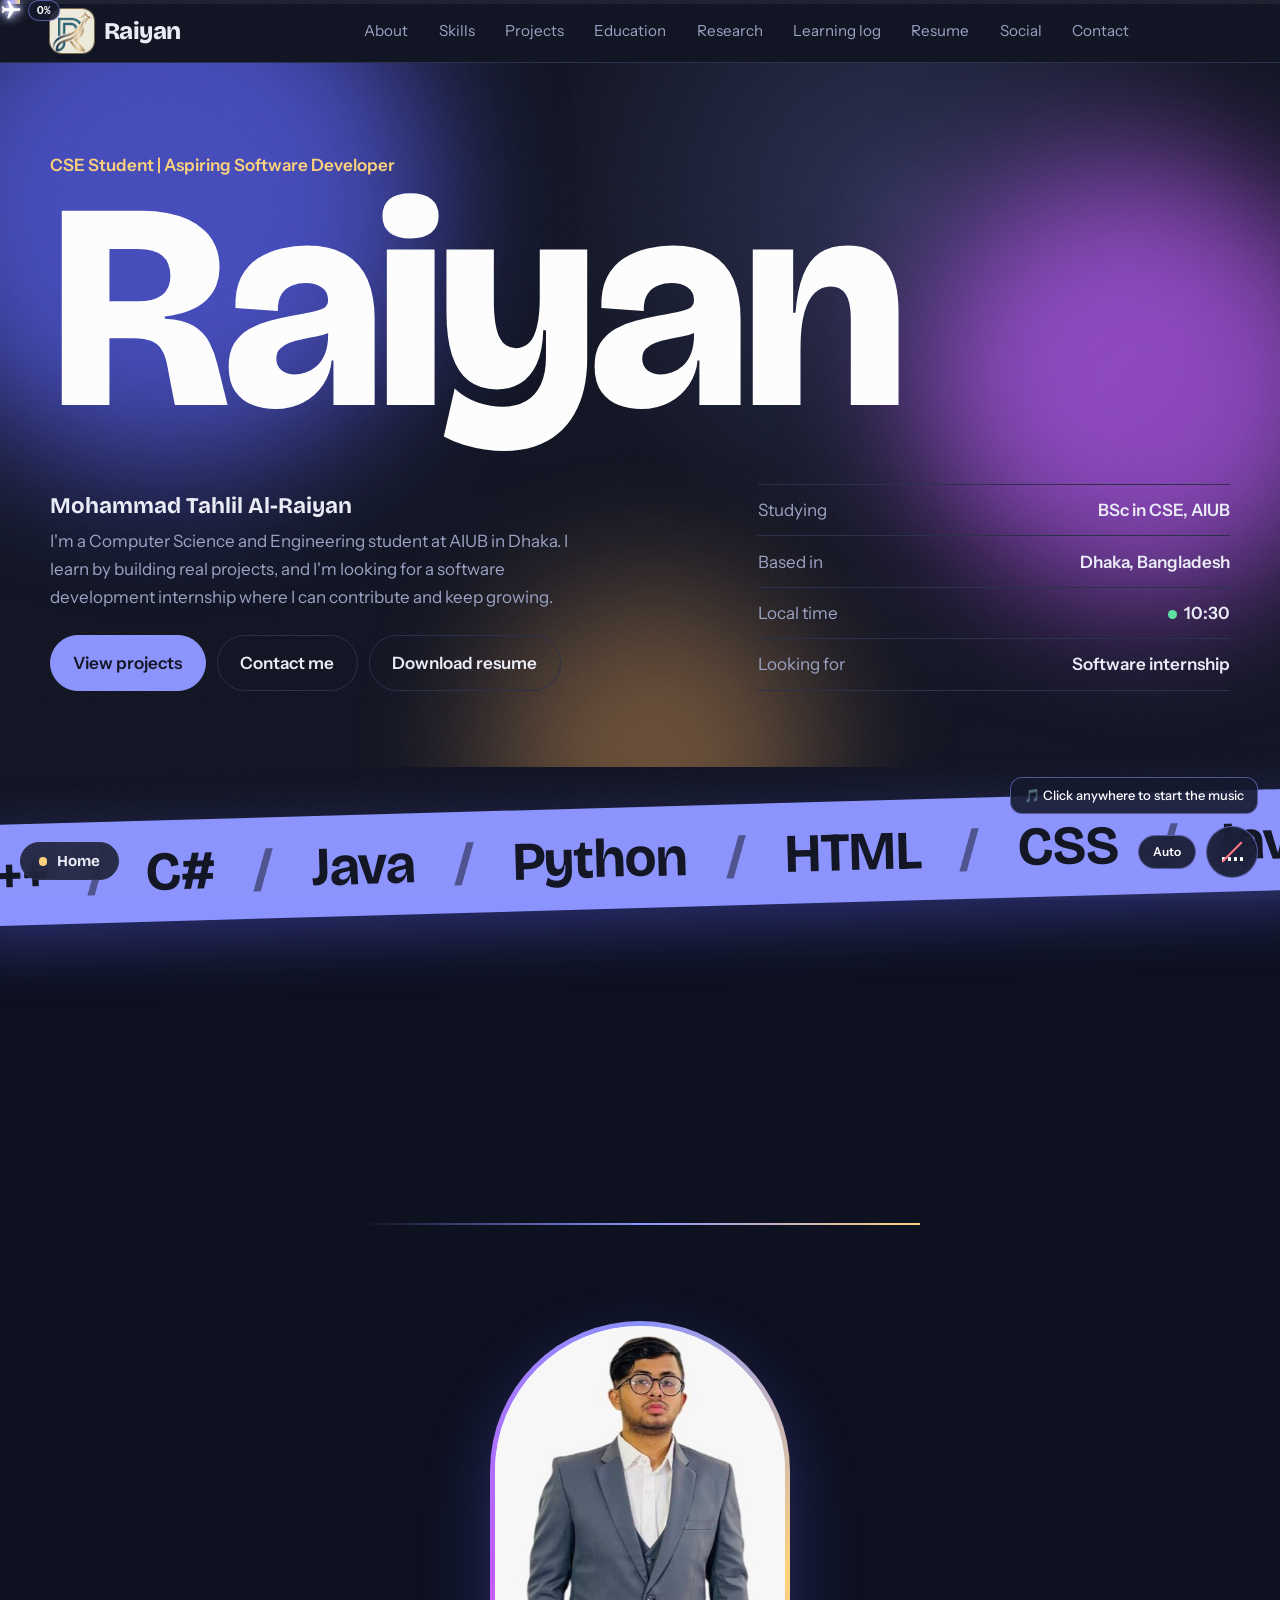
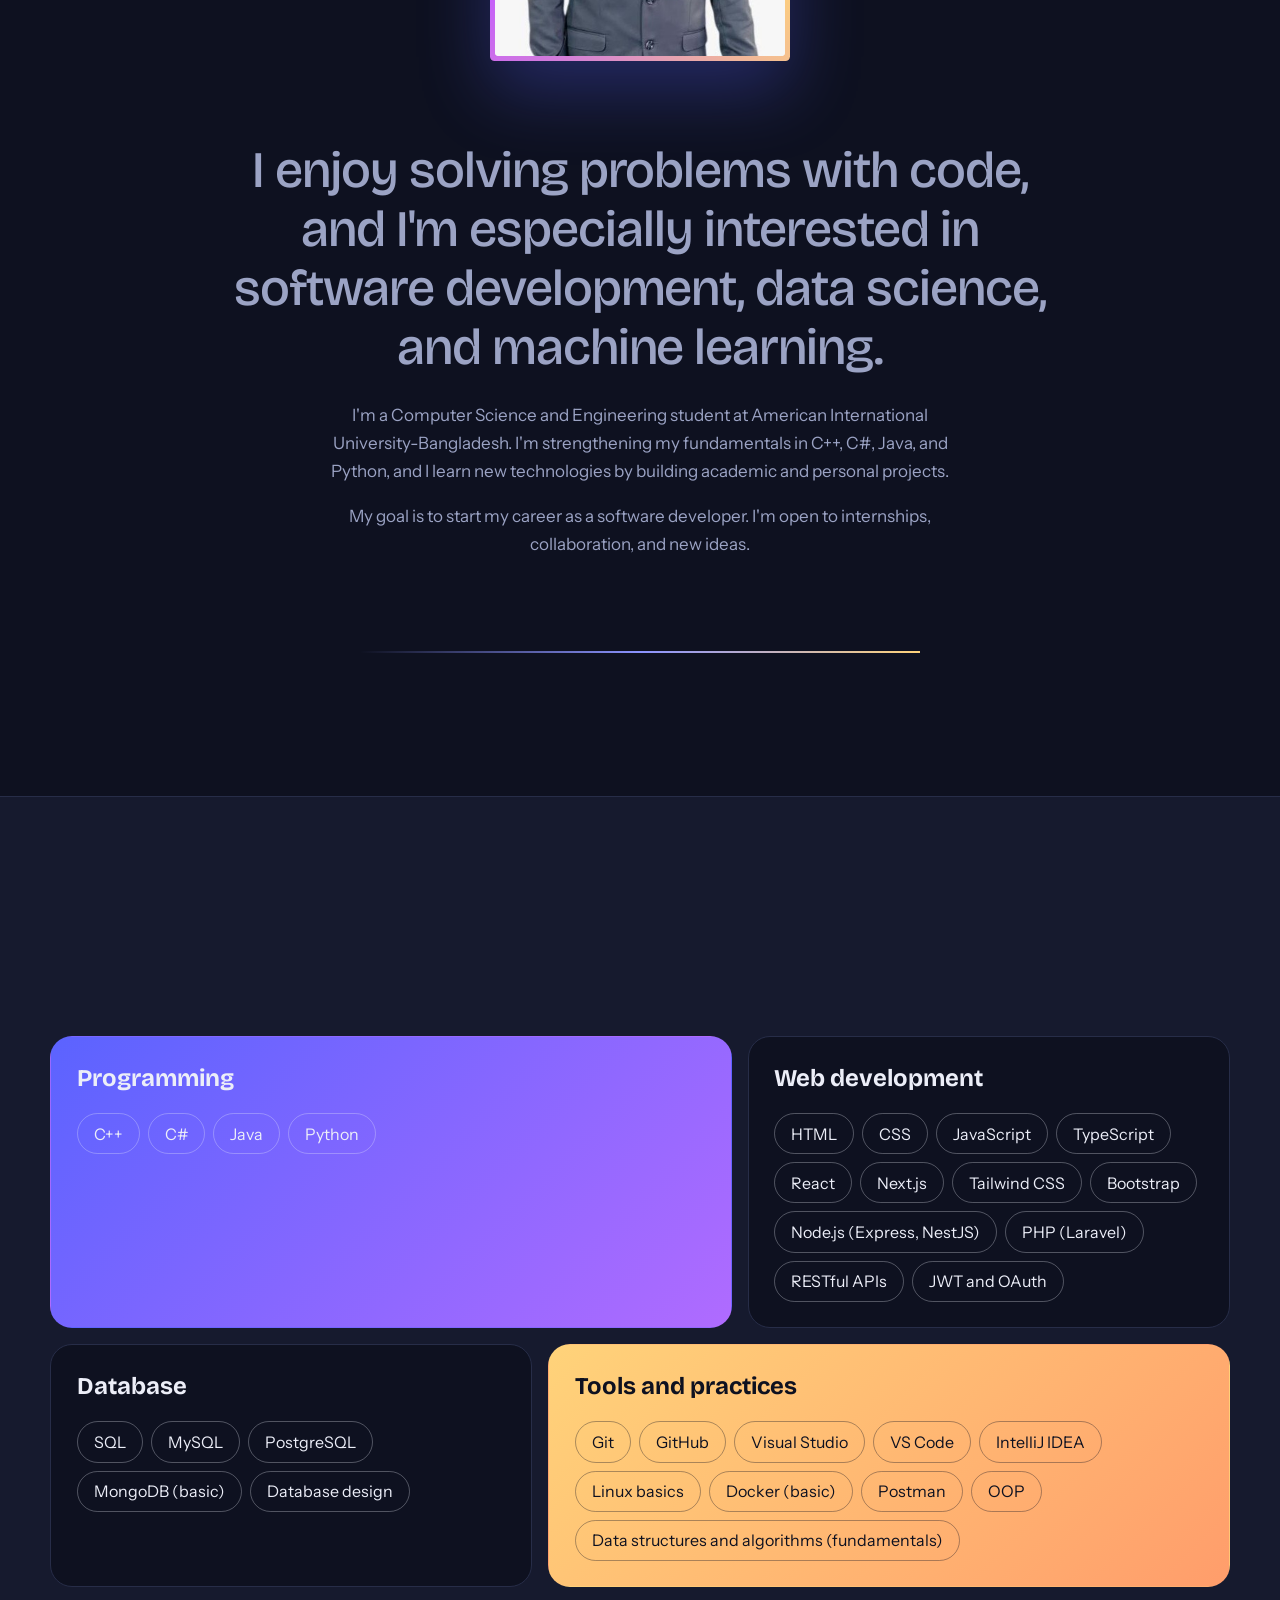
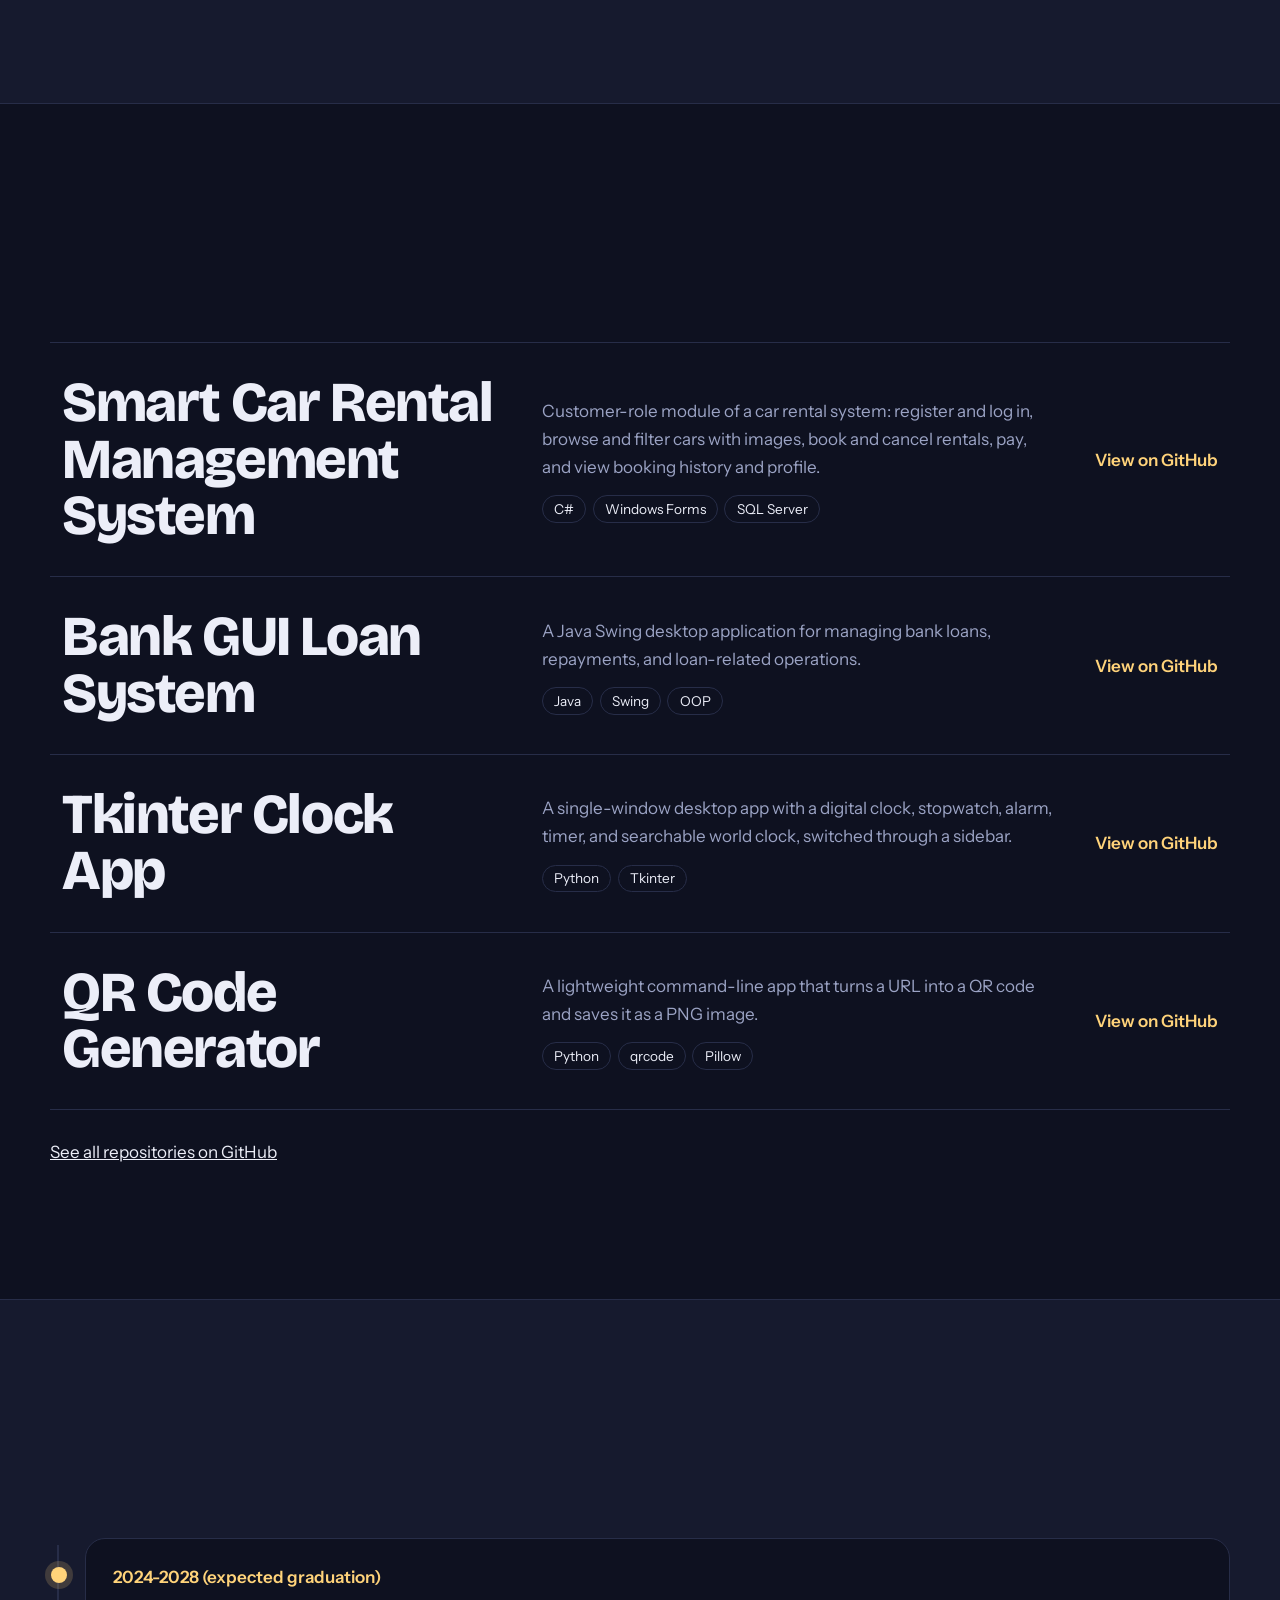
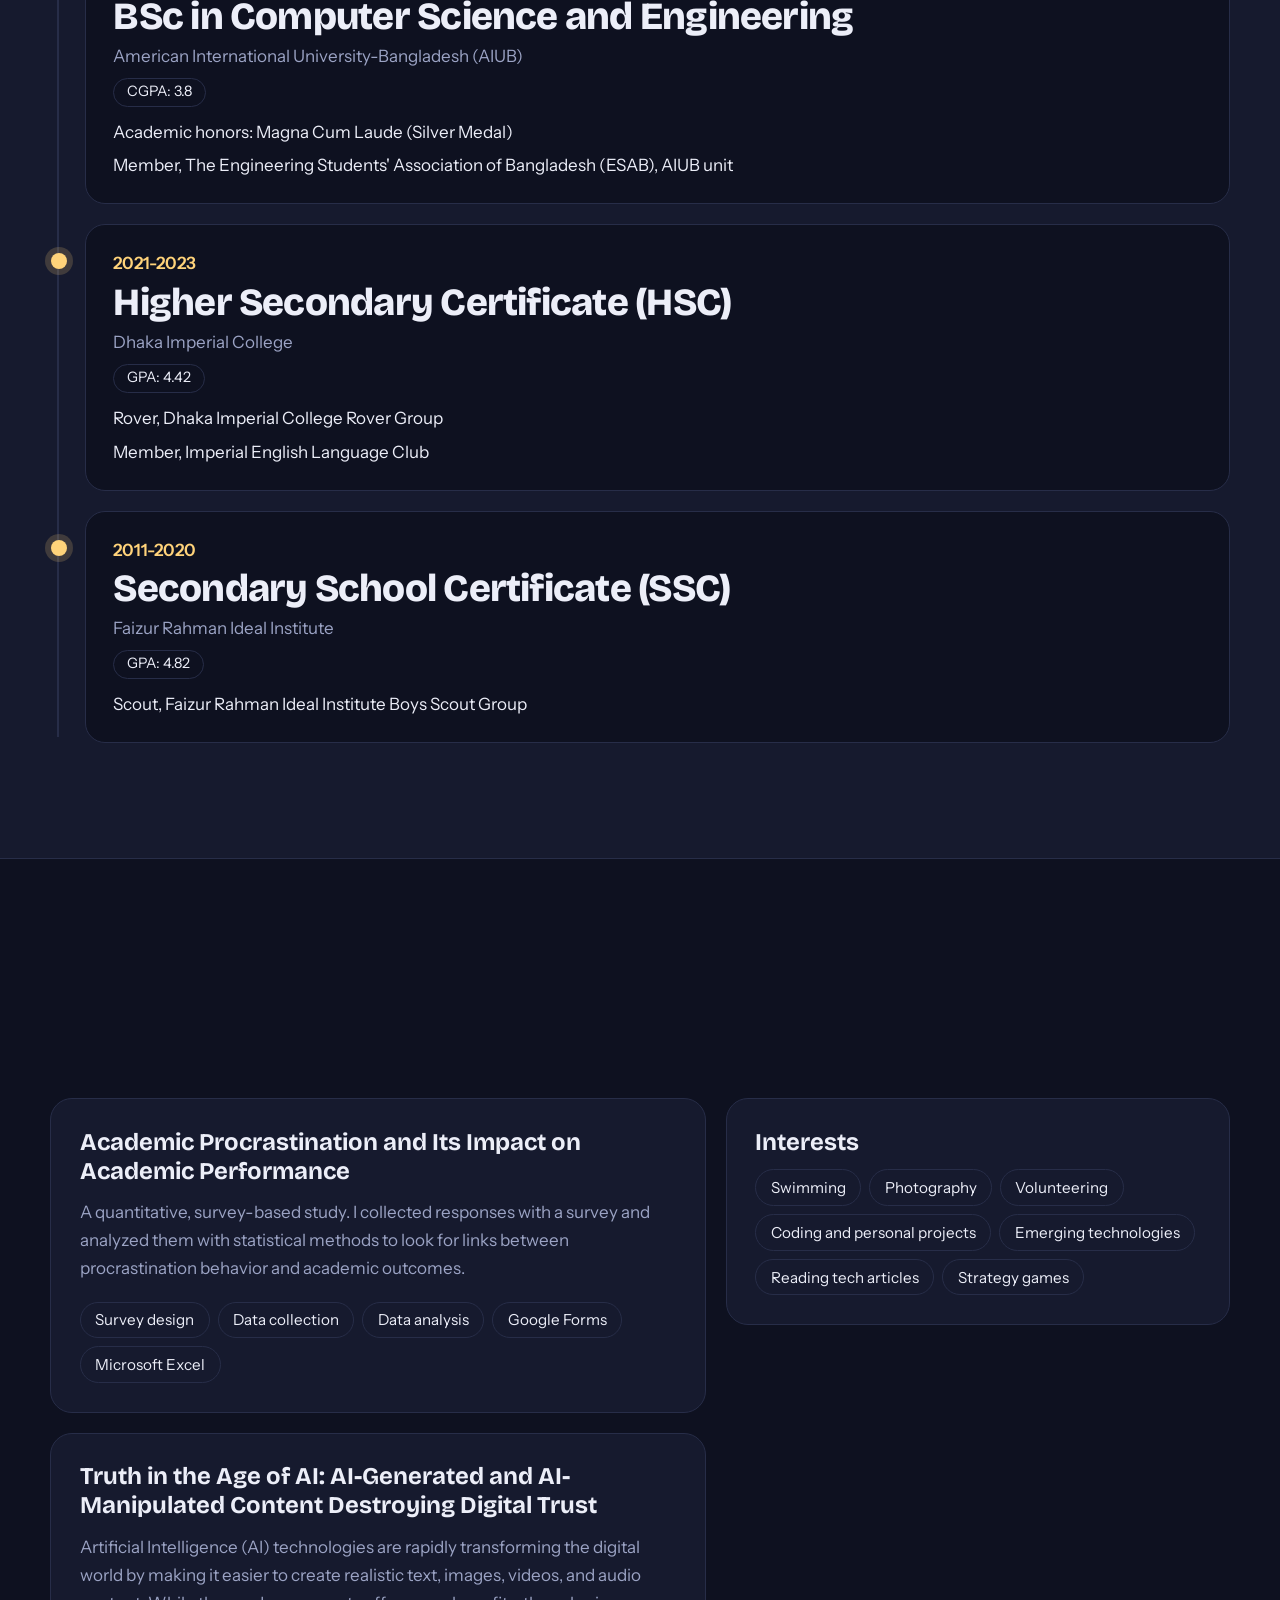
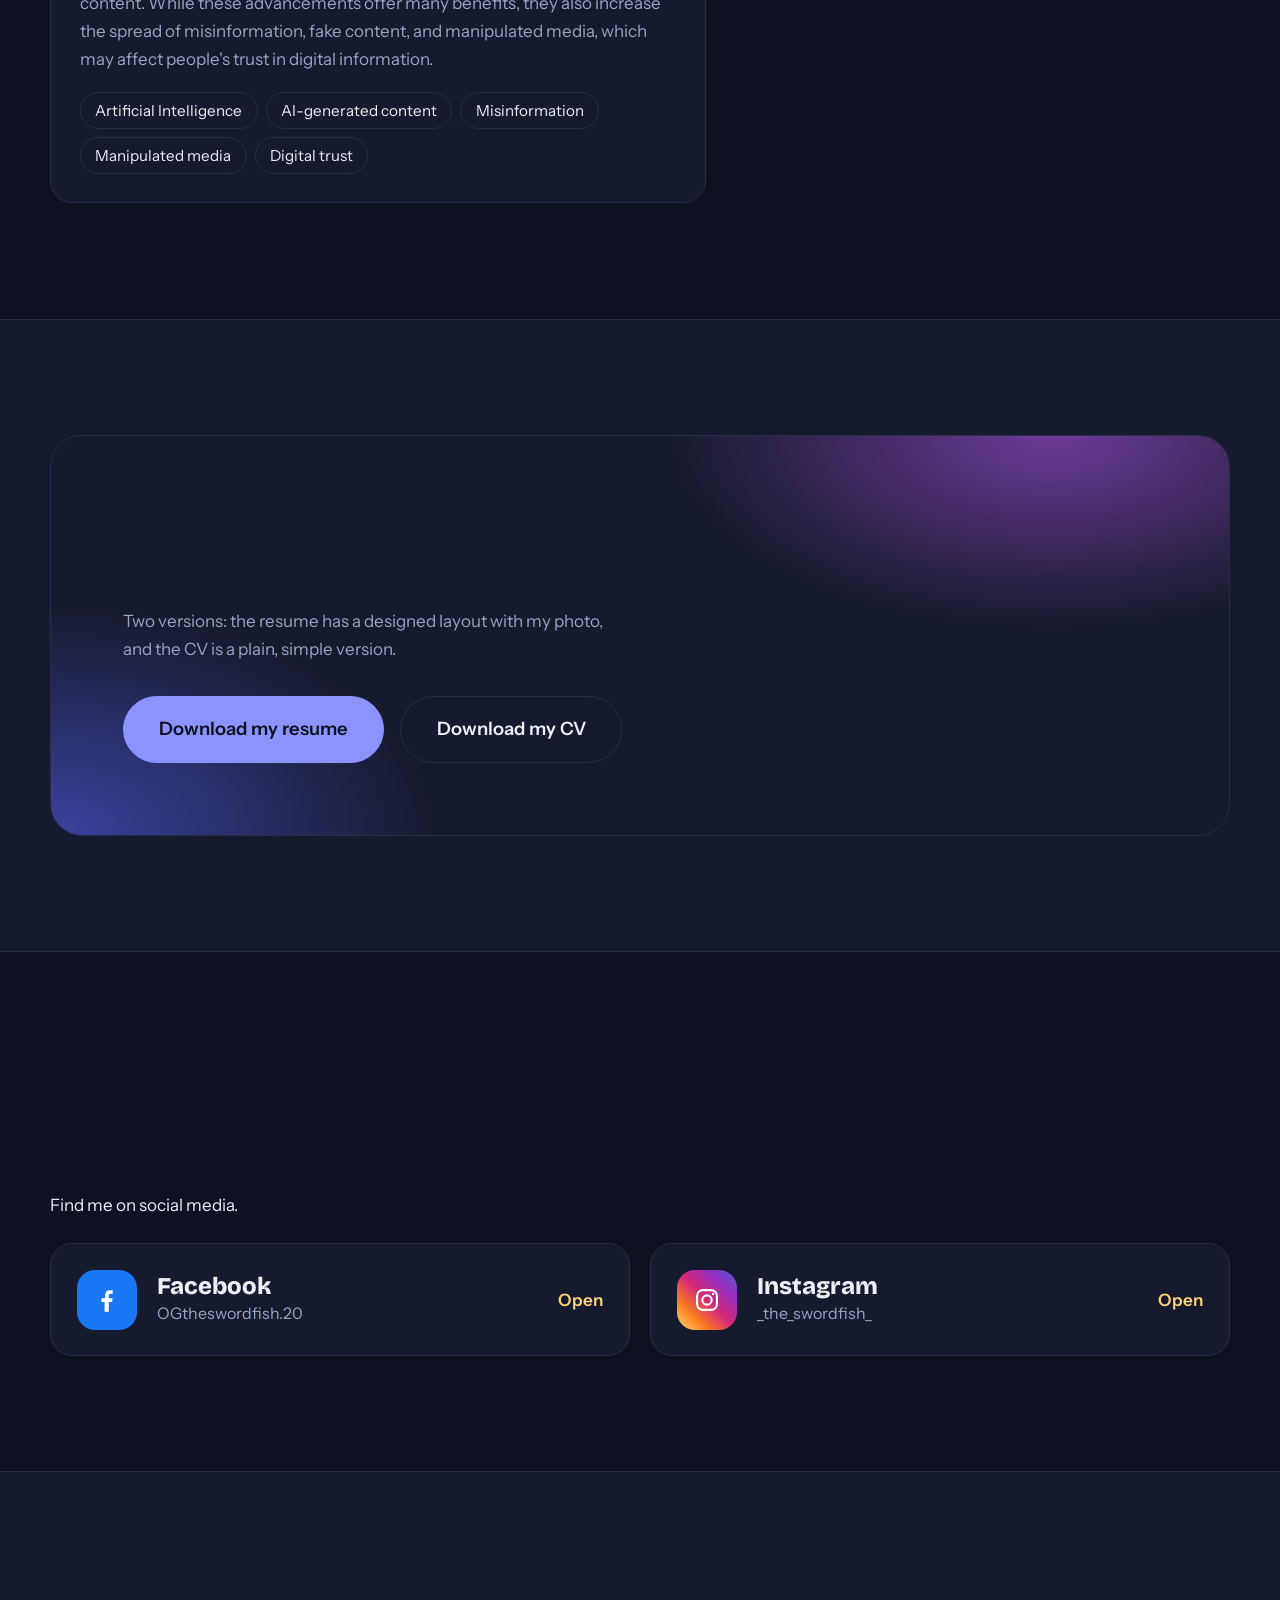
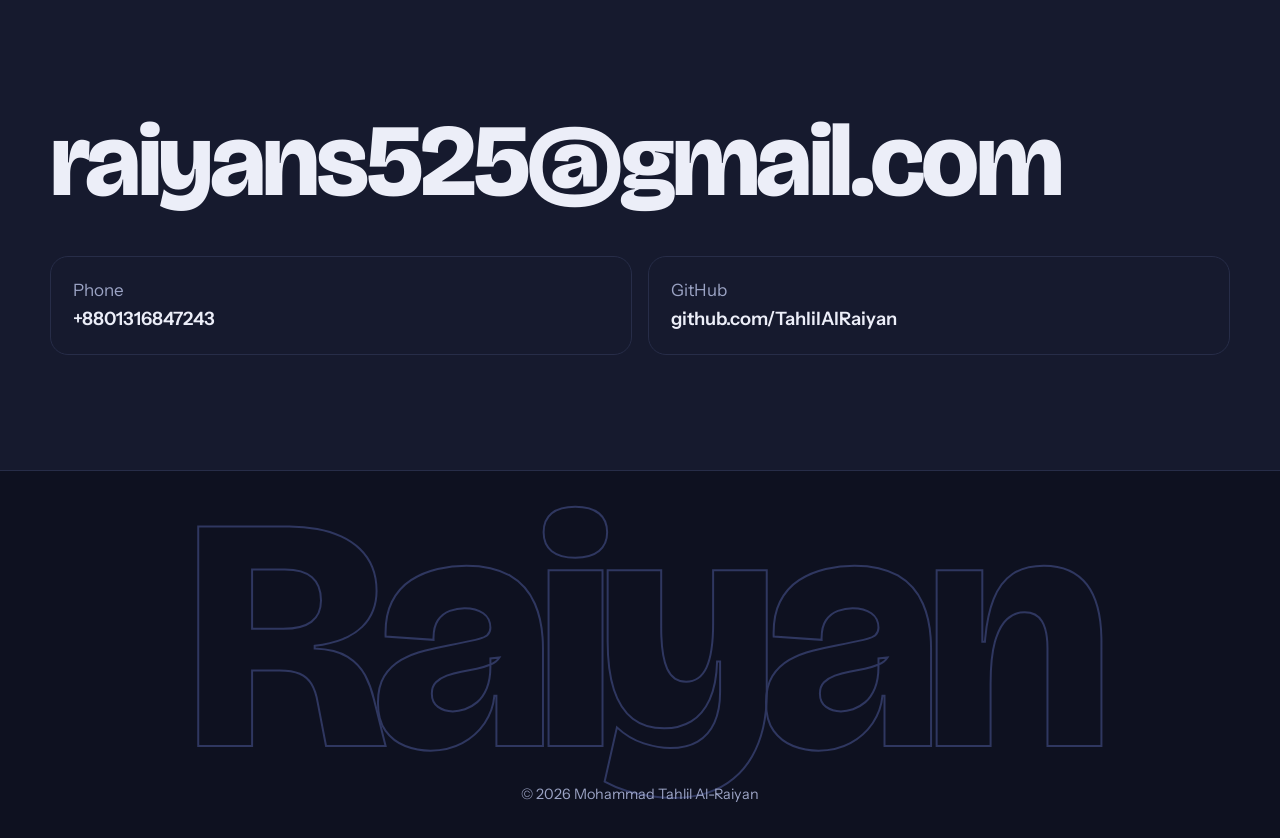
==== commit 66155c1a: "Add extras.css and extras.js to index.html" ====
--- a/index.html
+++ b/index.html
@@ -13,6 +13,8 @@
   <!-- IMPORTANT: keep index.html, style.css, script.js and Raiyan_Resume.pdf in the SAME folder. -->
   <link rel="stylesheet" href="style.css">
   <script src="script.js" defer></script>
+  <link rel="stylesheet" href="extras.css">
+  <script src="extras.js" defer></script>
 </head>
 <body>
   <div class="grain" aria-hidden="true"></div>
--- a/extras.css
+++ b/extras.css
@@ -0,0 +1,70 @@
+/* extras.css: flying scroll tracker, nav reactions, music button.
+   Works on top of style.css, nothing in your old files needs to change. */
+:root{--fx-a:var(--accent,#8b93ff);--fx-b:var(--hot,#ffd37a);--fx-hi:#d9dcff;--fx-bg:rgba(22,26,46,.9)}
+
+/* ---------- Scroll tracker (replaces the thin .progress bar) ---------- */
+.progress{display:none!important}
+.fx-track{position:fixed;top:0;left:0;right:0;height:4px;z-index:9999;pointer-events:none;background:rgba(255,255,255,.06)}
+.fx-fill{position:absolute;top:0;bottom:0;left:0;width:0;
+  background:linear-gradient(90deg,transparent,var(--fx-a) 55%,var(--fx-b));box-shadow:0 0 14px var(--fx-a)}
+.fx-jet{position:absolute;top:-1px;left:0;display:flex;align-items:center;gap:6px;will-change:transform}
+.fx-jet svg{width:22px;height:22px;color:#fff;transform:rotate(calc(90deg + var(--tilt,0deg)));
+  filter:drop-shadow(0 0 6px var(--fx-a)) drop-shadow(0 0 2px #fff)}
+.fx-pct{font:600 11px/1 var(--body,"Instrument Sans",system-ui,sans-serif);padding:4px 8px;border-radius:99px;color:#fff;
+  background:var(--fx-bg);border:1px solid rgba(139,147,255,.55);white-space:nowrap;font-variant-numeric:tabular-nums}
+.fx-jet.loop svg{animation:fxLoop .9s cubic-bezier(.4,0,.2,1)}
+@keyframes fxLoop{from{transform:rotate(90deg)}to{transform:rotate(450deg)}}
+
+/* ---------- Nav reactions ---------- */
+#menu a .fx-l,.menu a .fx-l{display:inline-block}
+#menu a.active::after,.menu a.active::after{content:"";position:absolute;left:50%;bottom:-1px;width:5px;height:5px;margin-left:-2.5px;
+  border-radius:50%;background:var(--fx-b);box-shadow:0 0 10px 2px var(--fx-b);pointer-events:none}
+.fx-spark{position:fixed;width:6px;height:6px;margin:-3px 0 0 -3px;border-radius:50%;pointer-events:none;z-index:10000;
+  background:var(--c);box-shadow:0 0 8px var(--c);animation:fxSpark .65s ease-out forwards}
+@keyframes fxSpark{to{transform:translate(var(--dx),var(--dy)) scale(0);opacity:0}}
+@keyframes fxWave{0%,100%{transform:translateY(0) scale(1)}40%{transform:translateY(-6px) scale(1.18)}}
+@keyframes fxPop{0%{transform:scale(1)}35%{transform:scale(.9)}70%{transform:scale(1.1)}100%{transform:scale(1)}}
+@keyframes fxDot{0%,100%{transform:scale(1)}50%{transform:scale(1.5)}}
+
+/* ---------- Music button ---------- */
+.fx-snd{position:fixed;right:22px;bottom:22px;z-index:9998;display:flex;align-items:center;gap:10px}
+.fx-btn,.fx-trk{border:1px solid rgba(139,147,255,.5);background:var(--fx-bg);color:#fff;cursor:pointer;
+  -webkit-backdrop-filter:blur(10px);backdrop-filter:blur(10px);transition:transform .25s,box-shadow .3s,border-color .3s}
+.fx-btn{position:relative;width:52px;height:52px;border-radius:50%;display:grid;place-items:center}
+.fx-btn:hover,.fx-trk:hover{transform:scale(1.08);border-color:var(--fx-b)}
+.fx-btn:focus-visible,.fx-trk:focus-visible{outline:2px solid var(--fx-b);outline-offset:3px}
+.fx-trk{height:34px;padding:0 14px;border-radius:99px;font:600 12px/1 var(--body,"Instrument Sans",system-ui,sans-serif)}
+.eq{display:flex;align-items:flex-end;gap:3px;height:18px}
+.eq i{width:3px;height:100%;border-radius:2px;background:currentColor;transform:scaleY(.22);transform-origin:bottom}
+.fx-btn:not(.on)::after{content:"";position:absolute;width:28px;height:2px;border-radius:2px;background:#ff7a8a;transform:rotate(-45deg)}
+.fx-btn.on{box-shadow:0 0 18px rgba(139,147,255,.55)}
+.fx-btn.on .eq i{animation:fxEq 1s ease-in-out infinite}
+.eq i:nth-child(2){animation-delay:.18s!important}
+.eq i:nth-child(3){animation-delay:.36s!important}
+.eq i:nth-child(4){animation-delay:.54s!important}
+@keyframes fxEq{0%,100%{transform:scaleY(.25)}50%{transform:scaleY(1)}}
+.fx-tip{position:absolute;right:0;bottom:64px;padding:9px 13px;border-radius:12px;font:500 13px/1.3 var(--body,"Instrument Sans",system-ui,sans-serif);
+  color:#fff;background:var(--fx-bg);border:1px solid rgba(139,147,255,.5);white-space:nowrap;
+  opacity:0;transform:translateY(6px);pointer-events:none;transition:opacity .3s,transform .3s}
+.fx-tip.show{opacity:1;transform:none}
+
+/* motion only when the visitor has not asked for less */
+@media (prefers-reduced-motion:no-preference){
+  #menu a:hover .fx-l,.menu a:hover .fx-l,#menu a:focus-visible .fx-l,.menu a:focus-visible .fx-l{
+    animation:fxWave .55s cubic-bezier(.3,1.4,.5,1) both;animation-delay:calc(var(--i)*34ms);color:var(--fx-hi)}
+  #menu a.active::after,.menu a.active::after{animation:fxDot 1.6s ease-in-out infinite}
+  #menu li.fx-pop,.menu li.fx-pop{animation:fxPop .4s ease}
+}
+@media (max-width:600px){.fx-snd{right:14px;bottom:14px}.fx-btn{width:46px;height:46px}.fx-tip{white-space:normal;width:190px}}
+
+/* ---------- Track menu ---------- */
+.fx-trk{max-width:190px;overflow:hidden;text-overflow:ellipsis;white-space:nowrap}
+.fx-menu{position:absolute;right:0;bottom:64px;min-width:220px;padding:6px;border-radius:14px;display:flex;flex-direction:column;gap:2px;
+  background:var(--fx-bg);border:1px solid rgba(139,147,255,.5);-webkit-backdrop-filter:blur(10px);backdrop-filter:blur(10px)}
+.fx-menu[hidden]{display:none}
+.fx-menu button{background:none;border:0;text-align:left;cursor:pointer;padding:.55rem .8rem;border-radius:9px;
+  color:var(--muted,#9ba3c4);font:500 13px/1.2 var(--body,system-ui,sans-serif)}
+.fx-menu button:hover,.fx-menu button:focus-visible{background:rgba(139,147,255,.16);color:#fff;outline:none}
+.fx-menu button[aria-checked="true"]{color:var(--fx-b);font-weight:600}
+.fx-menu button[aria-checked="true"]::after{content:" \25CF";font-size:.7em}
+@media (max-width:600px){.fx-trk{max-width:130px}.fx-menu{min-width:190px}}
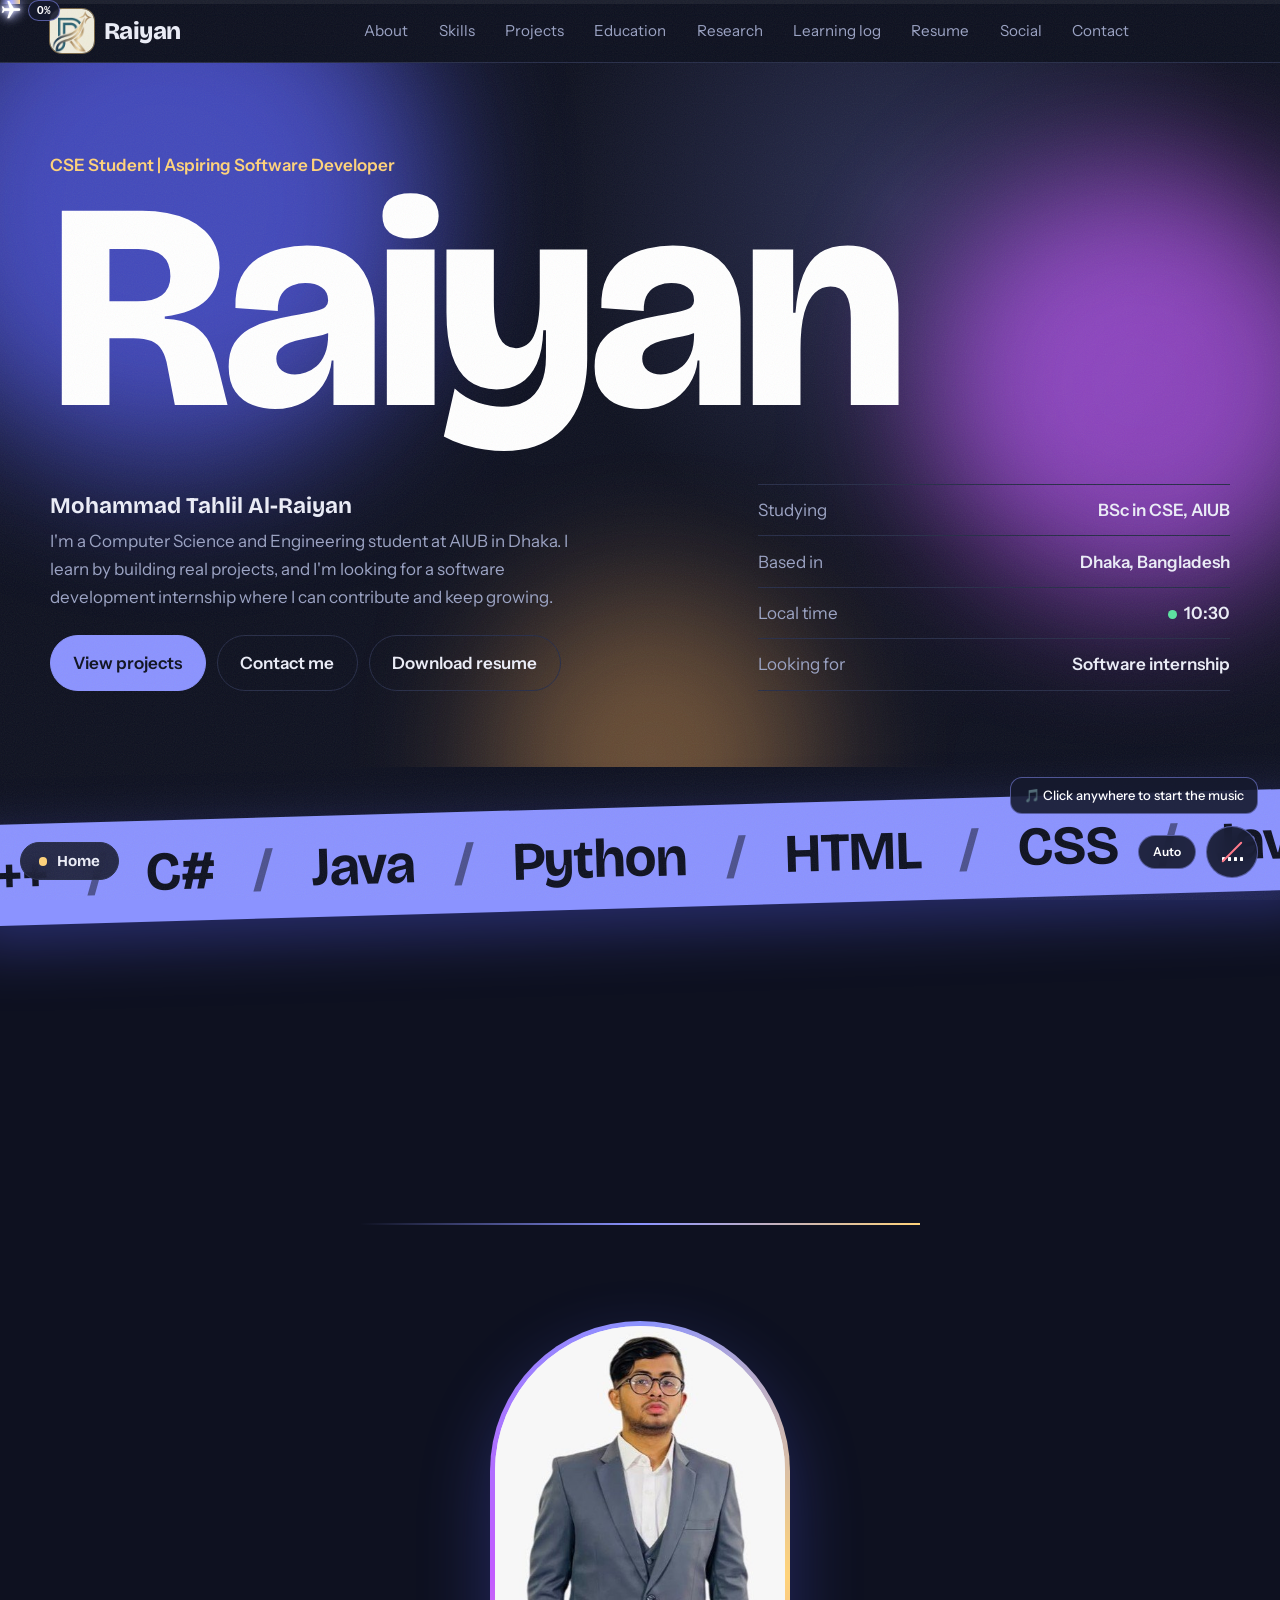
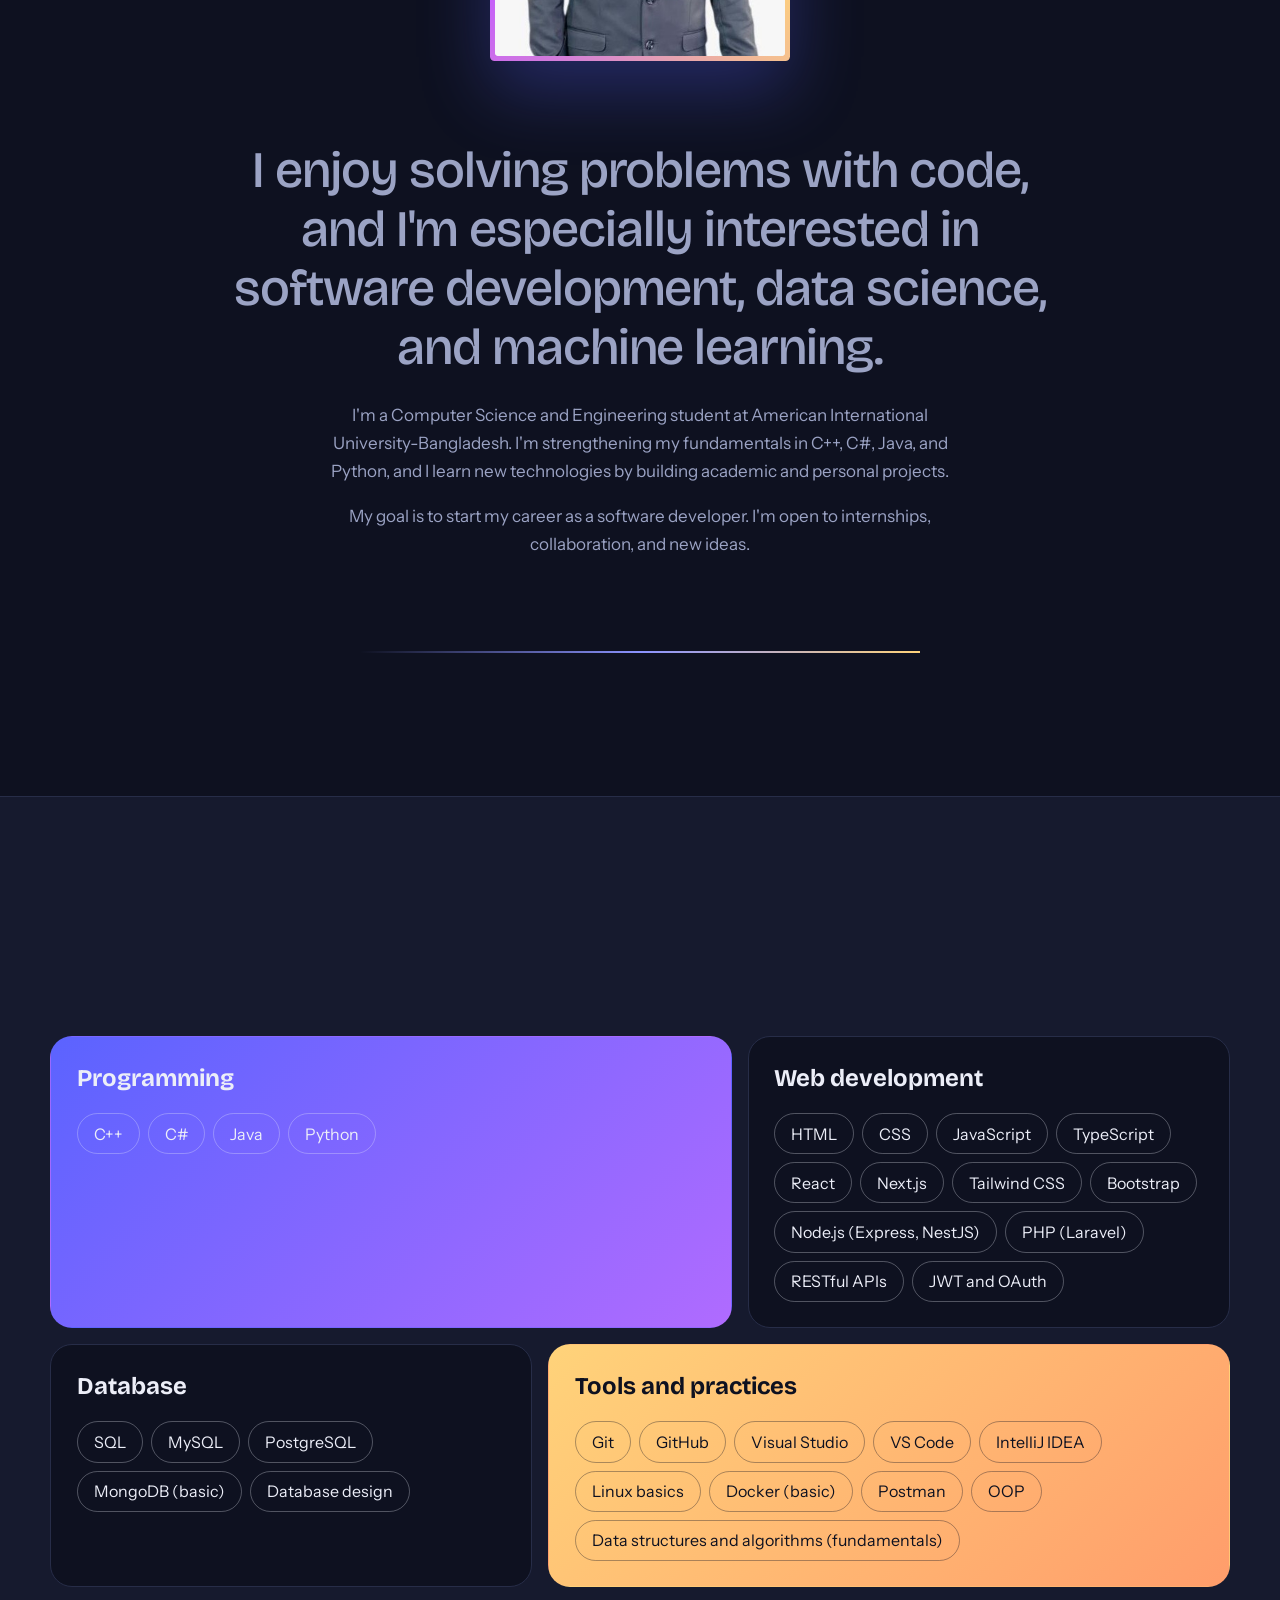
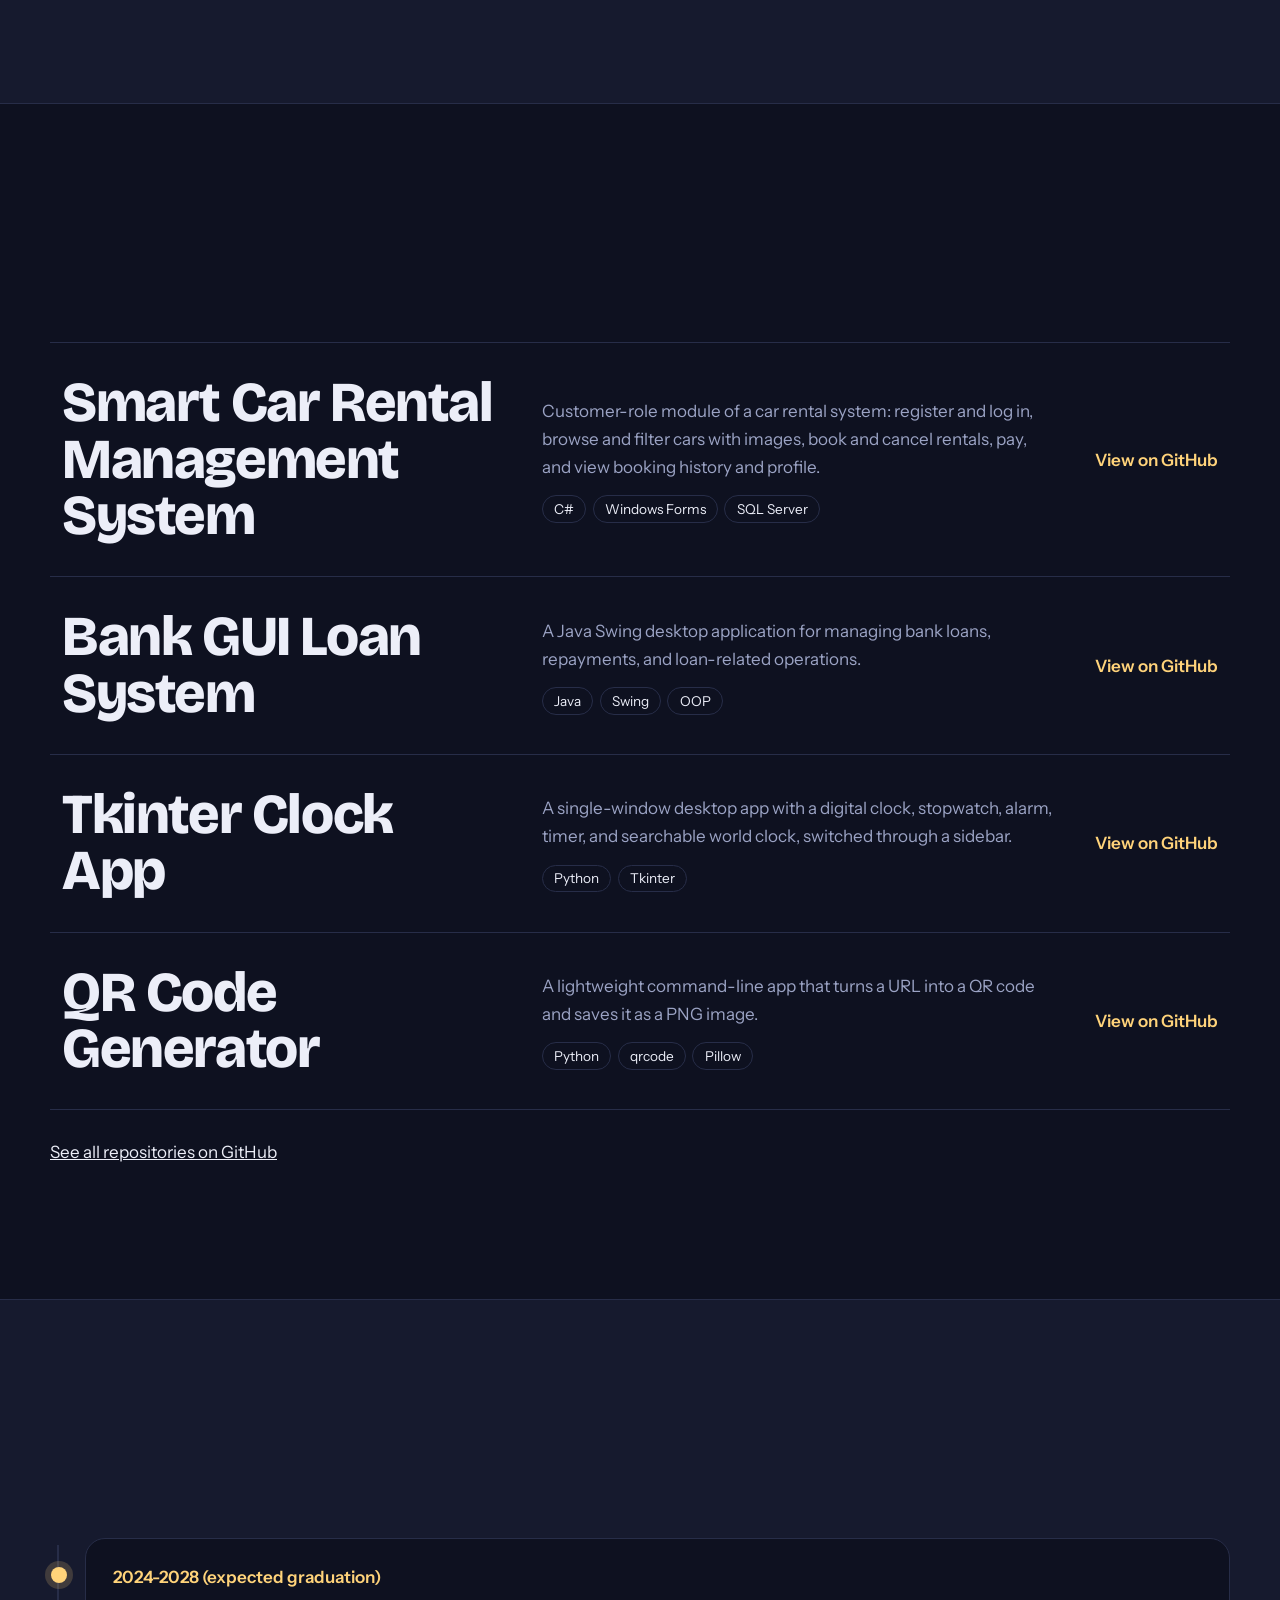
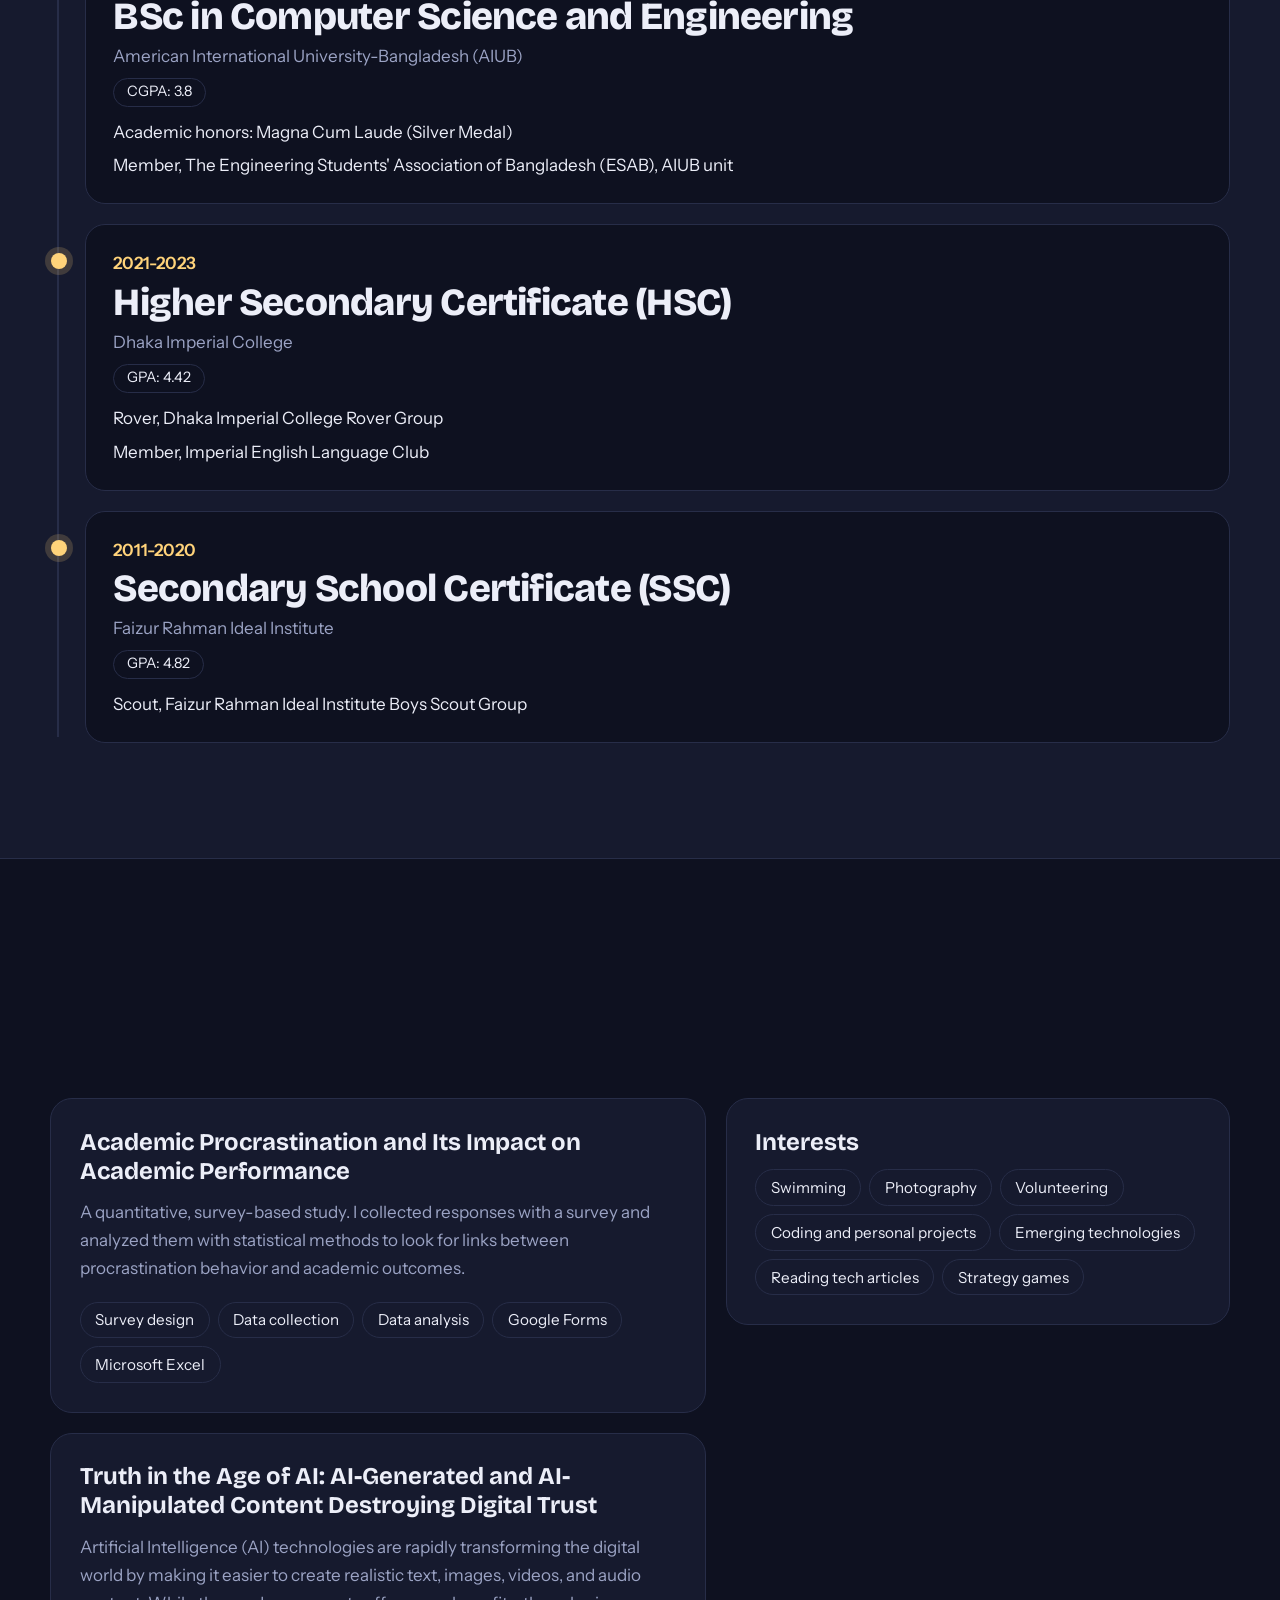
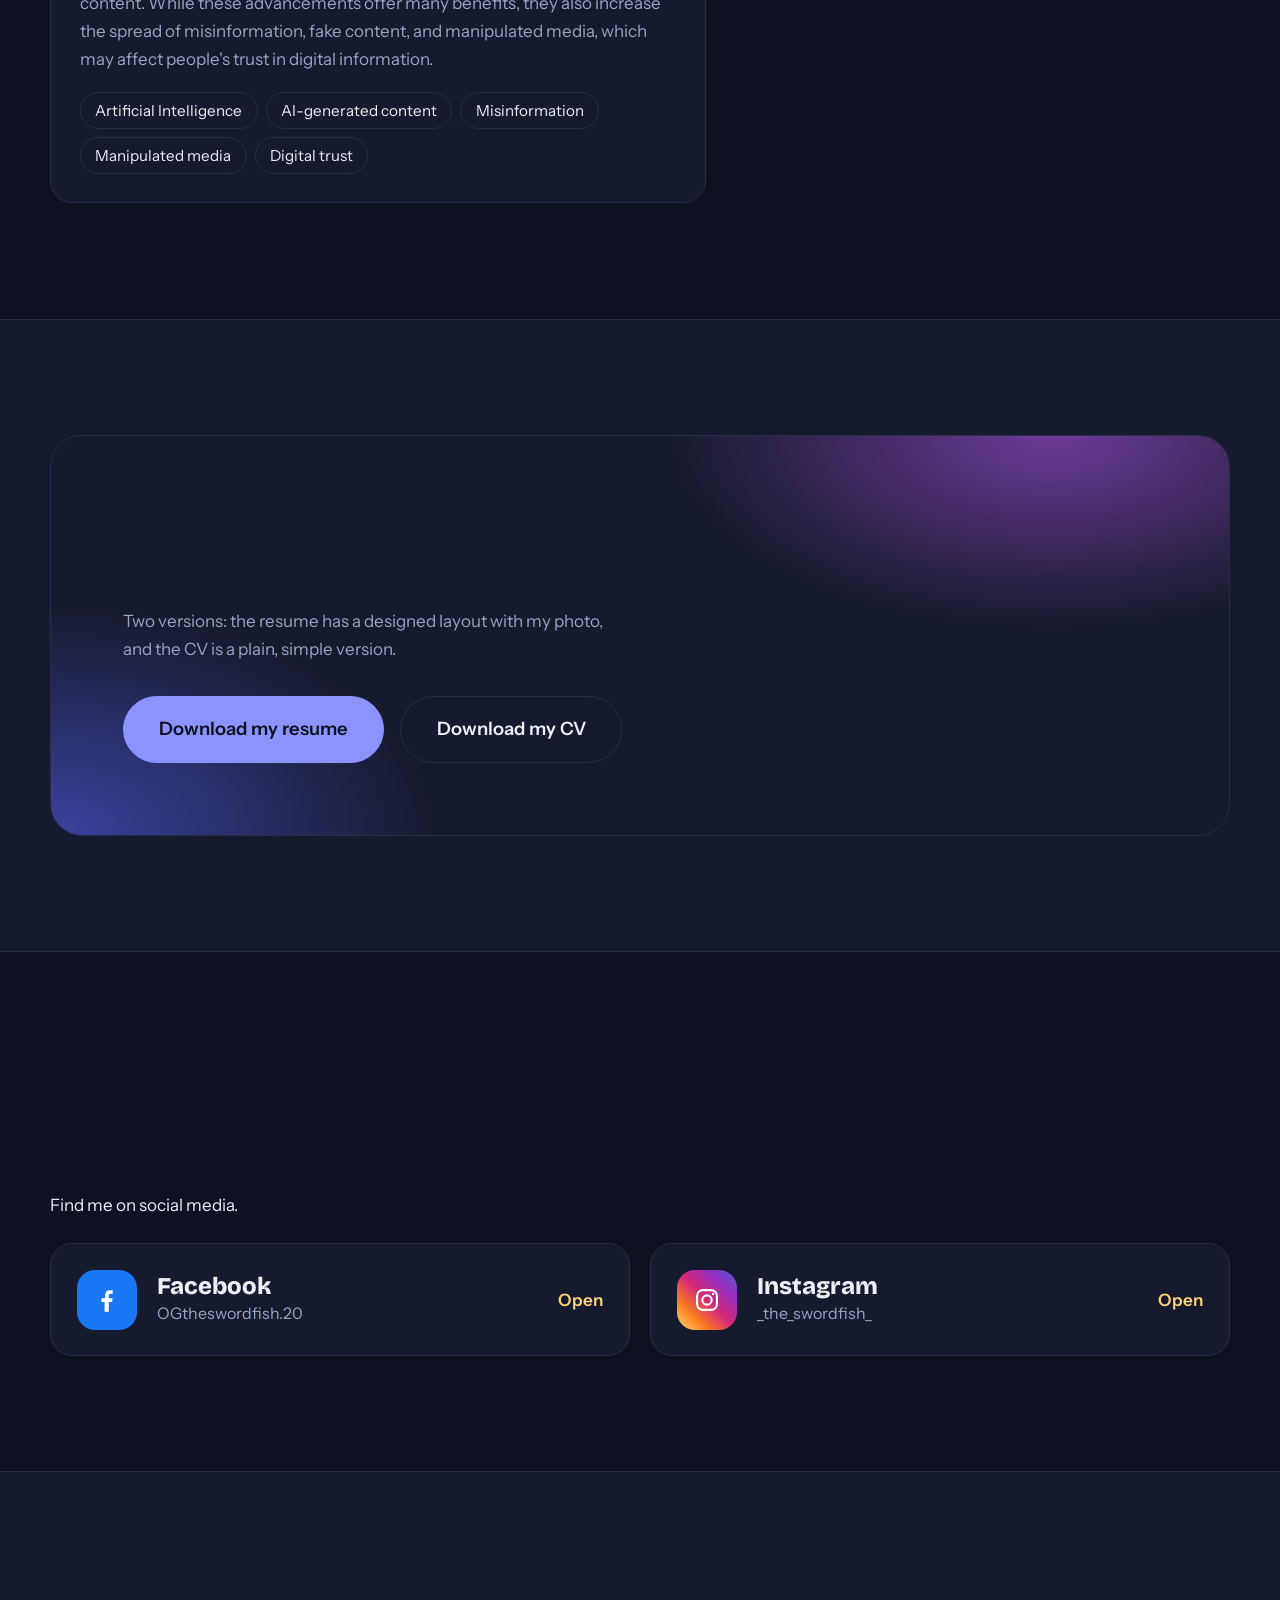
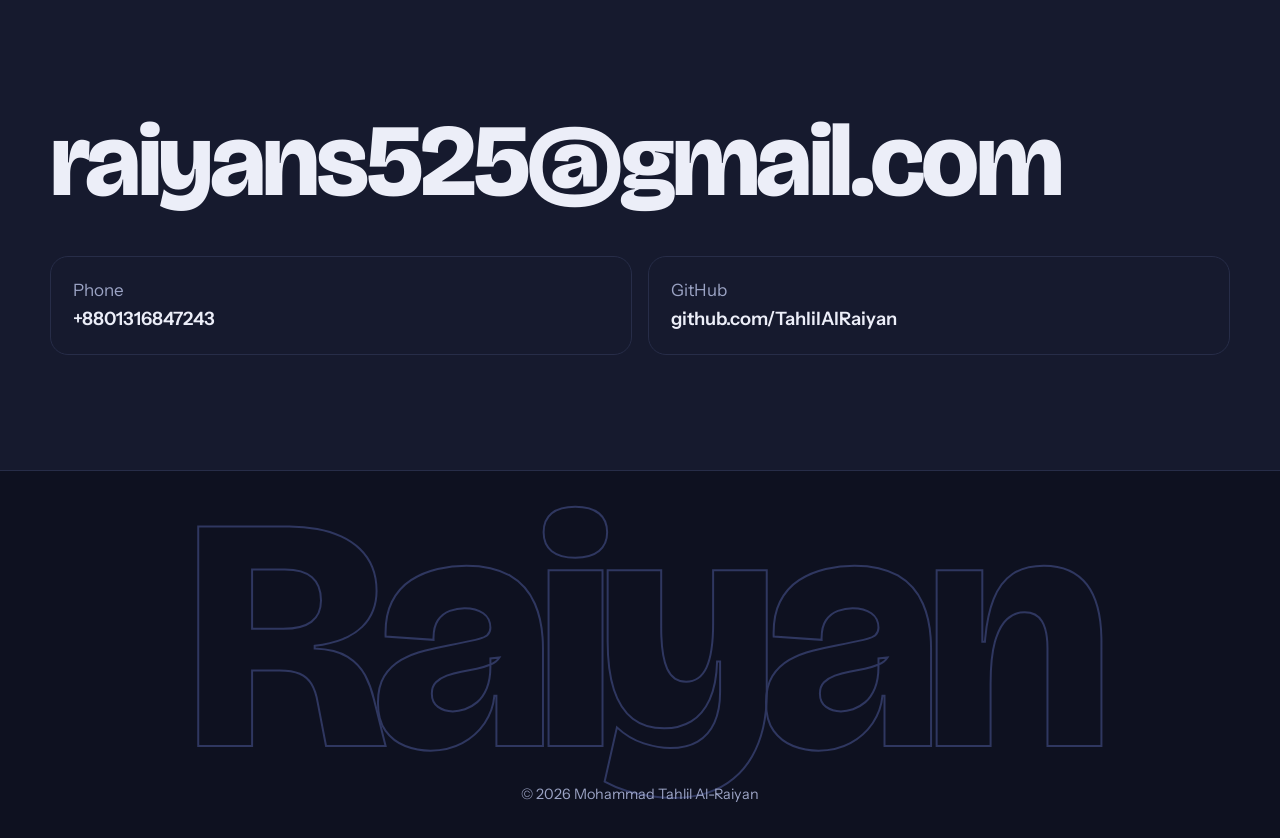
==== commit 143fb37f: "Add Google site verification meta tag Added Google site verification meta tag for SEO." ====
--- a/index.html
+++ b/index.html
@@ -6,6 +6,44 @@
   <title>Mohammad Tahlil Al-Raiyan | CSE Student and Aspiring Software Developer</title>
   <meta name="description" content="Portfolio of Mohammad Tahlil Al-Raiyan (Raiyan), a Computer Science and Engineering student at AIUB seeking software development internships.">
   <meta name="theme-color" content="#0e1120">
+  <meta name="google-site-verification" content="YuwoGfIs7gBYwanNuq3zS1HojVNZ4t9JIBRWtxcv-FM" />
+  <link rel="canonical" href="https://tahlilalraiyan.me/">
+<meta name="author" content="Mohammad Tahlil Al-Raiyan">
+
+<!-- Link preview (LinkedIn, Facebook, WhatsApp, Telegram, Discord) -->
+<meta property="og:type" content="website">
+<meta property="og:site_name" content="Raiyan | Portfolio">
+<meta property="og:title" content="Mohammad Tahlil Al-Raiyan | CSE Student and Aspiring Software Developer">
+<meta property="og:description" content="Projects in C#, Java and Python, resume and a learning log. Open to software development internships.">
+<meta property="og:url" content="https://tahlilalraiyan.me/">
+<meta property="og:image" content="https://tahlilalraiyan.me/og-image.jpg">
+<meta property="og:image:width" content="1200">
+<meta property="og:image:height" content="630">
+<meta property="og:image:alt" content="Mohammad Tahlil Al-Raiyan, CSE student and aspiring software developer">
+
+<!-- Twitter / X -->
+<meta name="twitter:card" content="summary_large_image">
+<meta name="twitter:title" content="Mohammad Tahlil Al-Raiyan | CSE Student and Aspiring Software Developer">
+<meta name="twitter:description" content="Projects in C#, Java and Python, resume and a learning log.">
+<meta name="twitter:image" content="https://tahlilalraiyan.me/og-image.jpg">
+
+<!-- Google: tells search engines who this site is about -->
+<script type="application/ld+json">
+{
+  "@context": "https://schema.org",
+  "@type": "Person",
+  "name": "Mohammad Tahlil Al-Raiyan",
+  "alternateName": "Raiyan",
+  "url": "https://tahlilalraiyan.me/",
+  "image": "https://tahlilalraiyan.me/profile.jpg",
+  "jobTitle": "Computer Science and Engineering Student",
+  "alumniOf": { "@type": "CollegeOrUniversity", "name": "American International University-Bangladesh" },
+  "address": { "@type": "PostalAddress", "addressLocality": "Dhaka", "addressCountry": "BD" },
+  "knowsAbout": ["C#", "Java", "Python", "Web development", "Software development"],
+  "sameAs": ["https://github.com/TahlilAlRaiyan"]
+}
+</script>
+
   <link rel="icon" href="logo.png">
   <link rel="preconnect" href="https://fonts.googleapis.com">
   <link rel="preconnect" href="https://fonts.gstatic.com" crossorigin>
